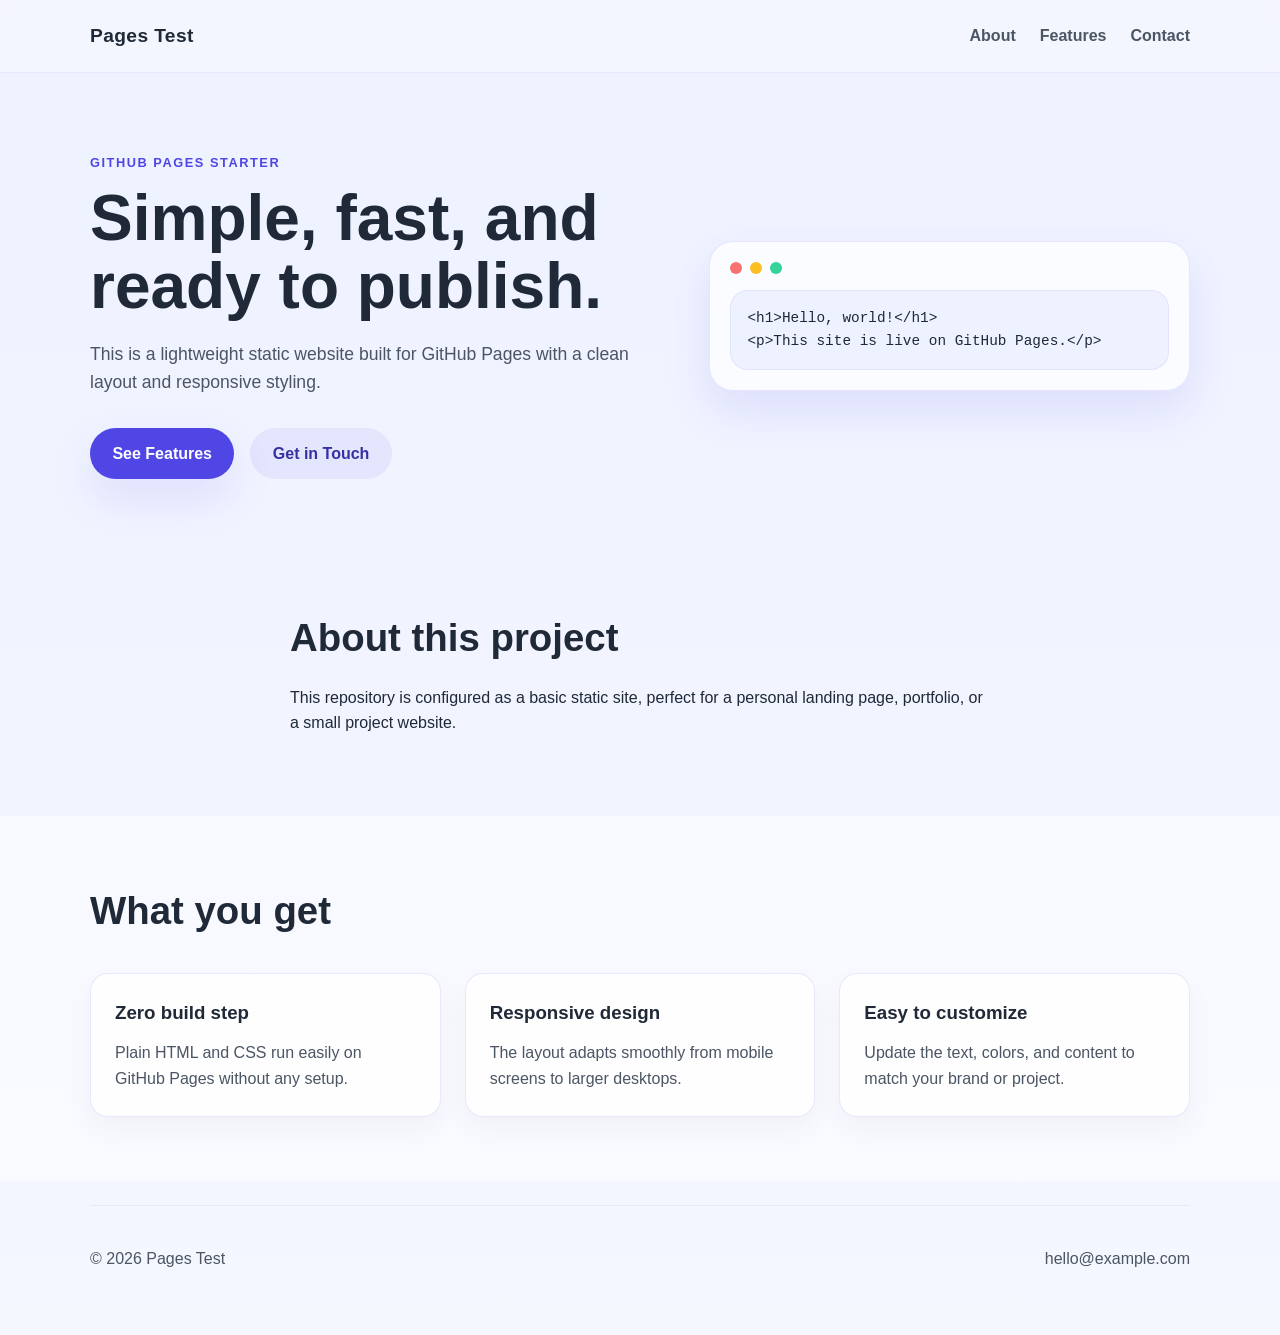
==== docs/index.html @ 52ea8ad3 "Pages test" ====
<!DOCTYPE html>
<html lang="en">
  <head>
    <meta charset="UTF-8" />
    <meta name="viewport" content="width=device-width, initial-scale=1.0" />
    <title>Pages Test</title>
    <meta
      name="description"
      content="A simple GitHub Pages site for a project landing page."
    />
    <link rel="stylesheet" href="styles.css" />
  </head>
  <body>
    <header class="site-header">
      <div class="container nav">
        <div class="brand">Pages Test</div>
        <nav class="nav-links" aria-label="Main navigation">
          <a href="#about">About</a>
          <a href="#features">Features</a>
          <a href="#contact">Contact</a>
        </nav>
      </div>
    </header>

    <main>
      <section class="hero">
        <div class="container hero-grid">
          <div>
            <p class="eyebrow">GitHub Pages starter</p>
            <h1>Simple, fast, and ready to publish.</h1>
            <p class="lead">
              This is a lightweight static website built for GitHub Pages with a
              clean layout and responsive styling.
            </p>
            <div class="cta-row">
              <a class="button primary" href="#features">See Features</a>
              <a class="button secondary" href="#contact">Get in Touch</a>
            </div>
          </div>
          <div class="hero-card">
            <div class="mock-window">
              <span></span>
              <span></span>
              <span></span>
            </div>
            <div class="code-block">
              <pre><code>&lt;h1&gt;Hello, world!&lt;/h1&gt;
&lt;p&gt;This site is live on GitHub Pages.&lt;/p&gt;</code></pre>
            </div>
          </div>
        </div>
      </section>

      <section id="about" class="section">
        <div class="container narrow">
          <h2>About this project</h2>
          <p>
            This repository is configured as a basic static site, perfect for a
            personal landing page, portfolio, or a small project website.
          </p>
        </div>
      </section>

      <section id="features" class="section muted">
        <div class="container">
          <h2>What you get</h2>
          <div class="card-grid">
            <article class="card">
              <h3>Zero build step</h3>
              <p>Plain HTML and CSS run easily on GitHub Pages without any setup.</p>
            </article>
            <article class="card">
              <h3>Responsive design</h3>
              <p>The layout adapts smoothly from mobile screens to larger desktops.</p>
            </article>
            <article class="card">
              <h3>Easy to customize</h3>
              <p>Update the text, colors, and content to match your brand or project.</p>
            </article>
          </div>
        </div>
      </section>
    </main>

    <footer id="contact" class="site-footer">
      <div class="container footer-row">
        <p>© 2026 Pages Test</p>
        <a href="mailto:hello@example.com">hello@example.com</a>
      </div>
    </footer>
  </body>
</html>
---- docs/styles.css ----
:root {
  --bg: #f5f7ff;
  --panel: #ffffff;
  --panel-alt: #eef2ff;
  --text: #1f2937;
  --muted: #4b5563;
  --primary: #4f46e5;
  --primary-dark: #3730a3;
  --border: rgba(79, 70, 229, 0.12);
  --shadow: 0 20px 45px rgba(79, 70, 229, 0.12);
}

* {
  box-sizing: border-box;
}

html {
  scroll-behavior: smooth;
}

body {
  margin: 0;
  font-family: -apple-system, BlinkMacSystemFont, "Segoe UI", sans-serif;
  background: linear-gradient(180deg, #eef2ff 0%, var(--bg) 100%);
  color: var(--text);
  line-height: 1.6;
}

img {
  max-width: 100%;
  display: block;
}

a {
  color: inherit;
  text-decoration: none;
}

.container {
  width: min(1100px, calc(100% - 2rem));
  margin: 0 auto;
}

.site-header {
  position: sticky;
  top: 0;
  z-index: 10;
  backdrop-filter: blur(12px);
  background: rgba(245, 247, 255, 0.8);
  border-bottom: 1px solid rgba(79, 70, 229, 0.08);
}

.nav {
  display: flex;
  align-items: center;
  justify-content: space-between;
  min-height: 72px;
}

.brand {
  font-size: 1.2rem;
  font-weight: 700;
  letter-spacing: 0.02em;
}

.nav-links {
  display: flex;
  gap: 1.5rem;
  color: var(--muted);
  font-weight: 600;
}

.hero {
  padding: 5rem 0 4rem;
}

.hero-grid {
  display: grid;
  grid-template-columns: 1.1fr 0.9fr;
  align-items: center;
  gap: 2rem;
}

.eyebrow {
  margin: 0 0 0.75rem;
  color: var(--primary);
  font-size: 0.8rem;
  font-weight: 700;
  text-transform: uppercase;
  letter-spacing: 0.12em;
}

h1 {
  margin: 0;
  font-size: clamp(2.5rem, 5vw, 4rem);
  line-height: 1.05;
}

.lead {
  margin: 1.25rem 0 0;
  max-width: 38rem;
  font-size: 1.1rem;
  color: var(--muted);
}

.cta-row {
  display: flex;
  flex-wrap: wrap;
  gap: 1rem;
  margin-top: 2rem;
}

.button {
  display: inline-flex;
  align-items: center;
  justify-content: center;
  min-height: 48px;
  padding: 0.8rem 1.4rem;
  border-radius: 999px;
  font-weight: 700;
  transition: transform 0.2s ease, box-shadow 0.2s ease;
}

.button:hover {
  transform: translateY(-1px);
}

.button.primary {
  background: var(--primary);
  color: white;
  box-shadow: var(--shadow);
}

.button.secondary {
  background: rgba(79, 70, 229, 0.08);
  color: var(--primary-dark);
}

.hero-card {
  background: rgba(255, 255, 255, 0.72);
  border: 1px solid var(--border);
  border-radius: 24px;
  padding: 1.25rem;
  box-shadow: var(--shadow);
}

.mock-window {
  display: flex;
  gap: 0.5rem;
  padding-bottom: 1rem;
}

.mock-window span {
  width: 12px;
  height: 12px;
  border-radius: 50%;
  background: #d1d5db;
}

.mock-window span:first-child {
  background: #f87171;
}

.mock-window span:nth-child(2) {
  background: #fbbf24;
}

.mock-window span:last-child {
  background: #34d399;
}

.code-block {
  background: var(--panel-alt);
  border-radius: 18px;
  border: 1px solid rgba(79, 70, 229, 0.08);
  padding: 1rem;
  overflow-x: auto;
}

.code-block pre {
  margin: 0;
  font-size: 0.9rem;
  color: var(--text);
}

.section {
  padding: 4rem 0;
}

.section.muted {
  background: rgba(255, 255, 255, 0.4);
}

.narrow {
  max-width: 700px;
}

h2 {
  margin-top: 0;
  margin-bottom: 1rem;
  font-size: clamp(2rem, 3vw, 2.6rem);
}

.card-grid {
  display: grid;
  grid-template-columns: repeat(3, minmax(0, 1fr));
  gap: 1.5rem;
  margin-top: 2rem;
}

.card {
  background: rgba(255, 255, 255, 0.8);
  border: 1px solid var(--border);
  border-radius: 18px;
  padding: 1.5rem;
  box-shadow: 0 12px 30px rgba(17, 24, 39, 0.04);
}

.card h3 {
  margin-top: 0;
  margin-bottom: 0.75rem;
}

.card p {
  margin: 0;
  color: var(--muted);
}

.site-footer {
  padding: 1.5rem 0 3rem;
}

.footer-row {
  display: flex;
  justify-content: space-between;
  gap: 1rem;
  align-items: center;
  border-top: 1px solid rgba(79, 70, 229, 0.08);
  padding-top: 1.5rem;
  color: var(--muted);
}

@media (max-width: 760px) {
  .hero-grid,
  .card-grid {
    grid-template-columns: 1fr;
  }

  .nav {
    flex-direction: column;
    justify-content: center;
    padding: 1rem 0;
    gap: 0.75rem;
  }

  .nav-links {
    gap: 1rem;
    font-size: 0.95rem;
  }

  .footer-row {
    flex-direction: column;
    text-align: center;
  }
}
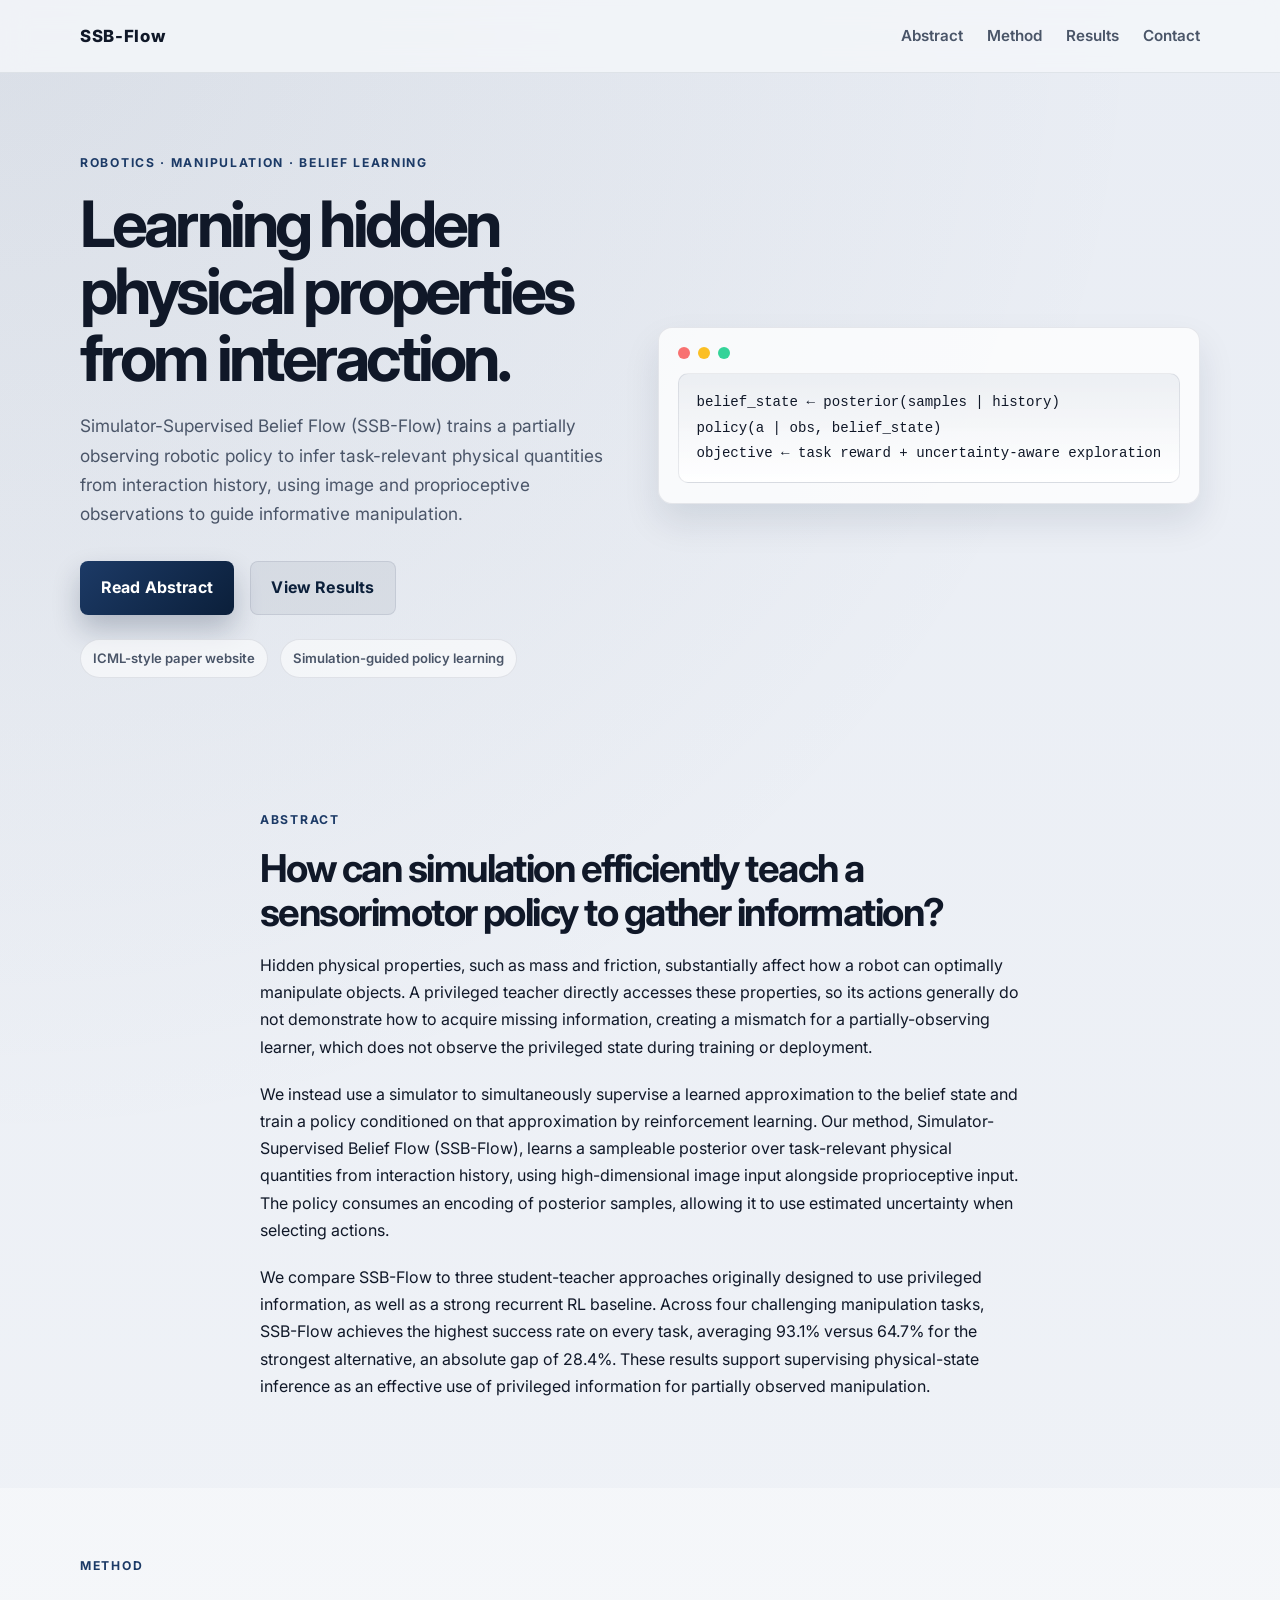
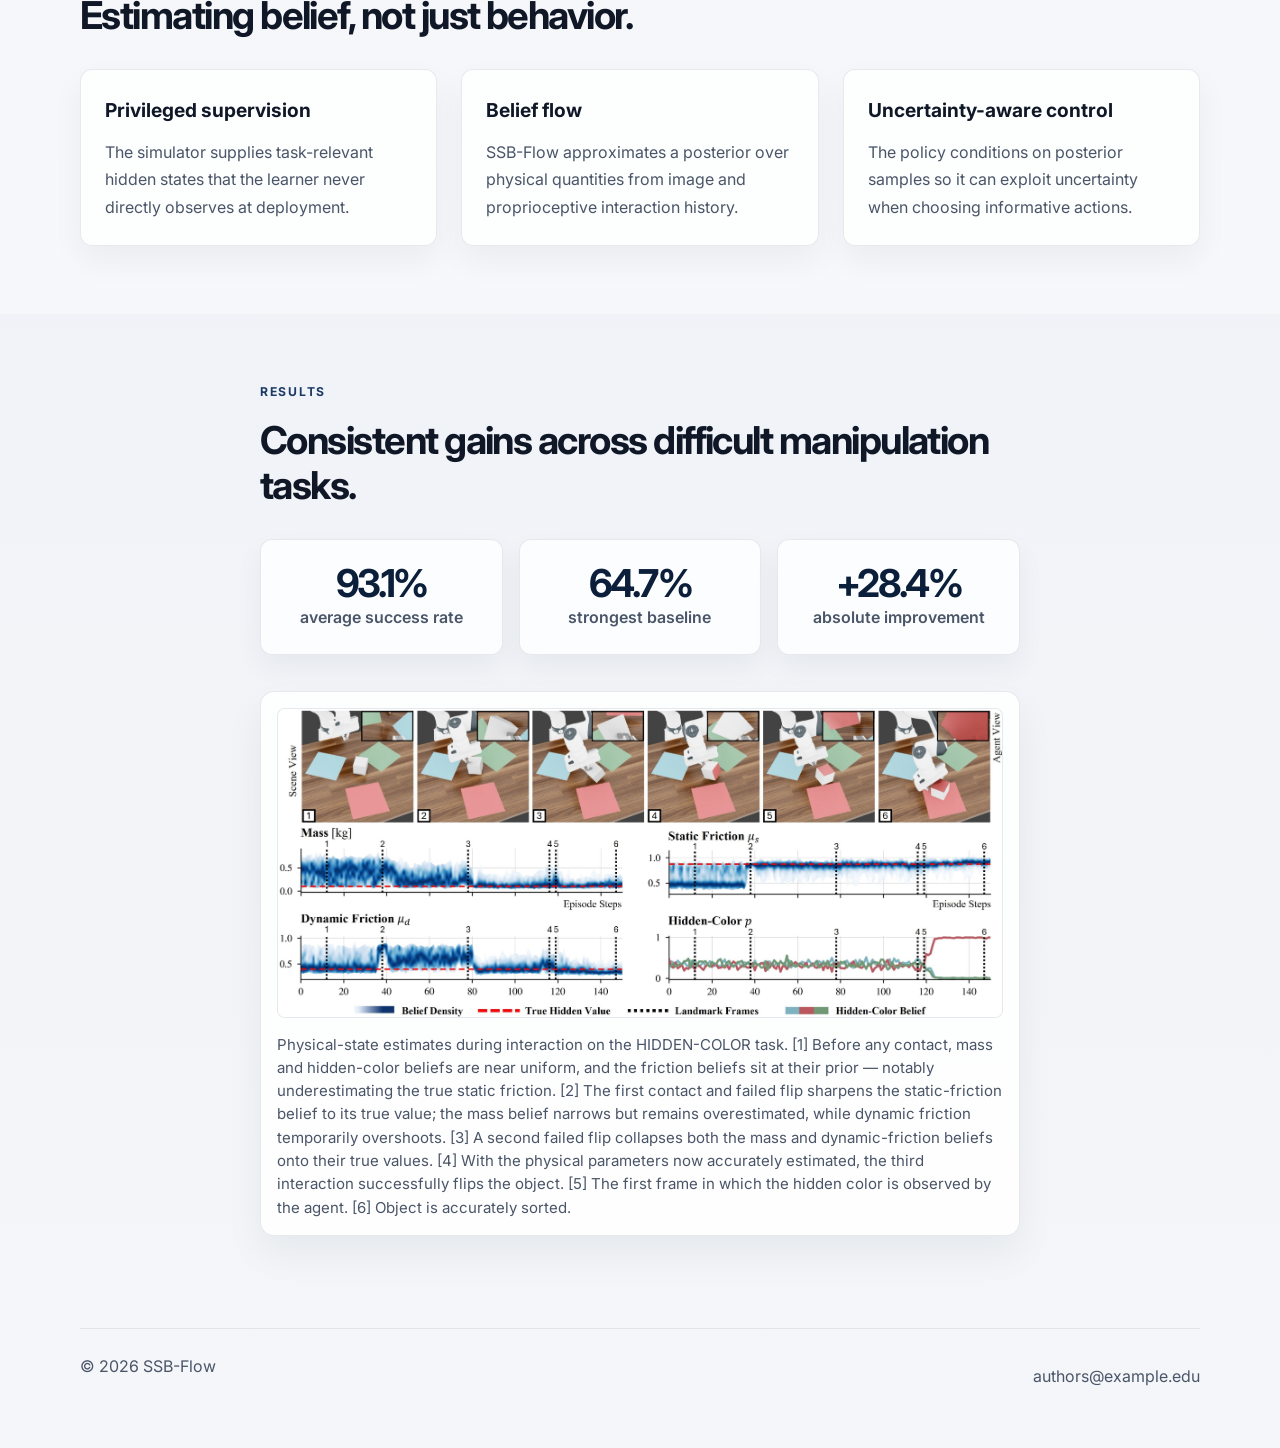
==== commit c6f8e8b3: "test" ====
--- a/docs/index.html
+++ b/docs/index.html
@@ -1,92 +1,162 @@
 <!DOCTYPE html>
 <html lang="en">
-  <head>
-    <meta charset="UTF-8" />
-    <meta name="viewport" content="width=device-width, initial-scale=1.0" />
-    <title>Pages Test</title>
-    <meta
-      name="description"
-      content="A simple GitHub Pages site for a project landing page."
-    />
-    <link rel="stylesheet" href="styles.css" />
-  </head>
-  <body>
-    <header class="site-header">
-      <div class="container nav">
-        <div class="brand">Pages Test</div>
-        <nav class="nav-links" aria-label="Main navigation">
-          <a href="#about">About</a>
-          <a href="#features">Features</a>
-          <a href="#contact">Contact</a>
-        </nav>
-      </div>
-    </header>
 
-    <main>
-      <section class="hero">
-        <div class="container hero-grid">
-          <div>
-            <p class="eyebrow">GitHub Pages starter</p>
-            <h1>Simple, fast, and ready to publish.</h1>
-            <p class="lead">
-              This is a lightweight static website built for GitHub Pages with a
-              clean layout and responsive styling.
-            </p>
-            <div class="cta-row">
-              <a class="button primary" href="#features">See Features</a>
-              <a class="button secondary" href="#contact">Get in Touch</a>
-            </div>
+<head>
+  <meta charset="UTF-8" />
+  <meta name="viewport" content="width=device-width, initial-scale=1.0" />
+  <title>SSB-Flow | Simulator-Supervised Belief Flow</title>
+  <meta name="description"
+    content="Paper website for SSB-Flow, a simulator-supervised belief flow method for partially observed manipulation." />
+  <link rel="preconnect" href="https://fonts.googleapis.com" />
+  <link rel="preconnect" href="https://fonts.gstatic.com" crossorigin />
+  <link href="https://fonts.googleapis.com/css2?family=Inter:wght@400;500;600;700;800&display=swap" rel="stylesheet" />
+  <link rel="stylesheet" href="styles.css" />
+</head>
+
+<body>
+  <header class="site-header">
+    <div class="container nav">
+      <div class="brand">SSB-Flow</div>
+      <nav class="nav-links" aria-label="Main navigation">
+        <a href="#abstract">Abstract</a>
+        <a href="#method">Method</a>
+        <a href="#results">Results</a>
+        <a href="#contact">Contact</a>
+      </nav>
+    </div>
+  </header>
+
+  <main>
+    <section class="hero">
+      <div class="container hero-grid">
+        <div>
+          <p class="eyebrow">Robotics · Manipulation · Belief Learning</p>
+          <h1>Learning hidden physical properties from interaction.</h1>
+          <p class="lead">
+            Simulator-Supervised Belief Flow (SSB-Flow) trains a partially observing robotic policy to infer
+            task-relevant physical quantities from interaction history, using image and proprioceptive observations to
+            guide informative manipulation.
+          </p>
+          <div class="cta-row">
+            <a class="button primary" href="#abstract">Read Abstract</a>
+            <a class="button secondary" href="#results">View Results</a>
           </div>
-          <div class="hero-card">
-            <div class="mock-window">
-              <span></span>
-              <span></span>
-              <span></span>
-            </div>
-            <div class="code-block">
-              <pre><code>&lt;h1&gt;Hello, world!&lt;/h1&gt;
-&lt;p&gt;This site is live on GitHub Pages.&lt;/p&gt;</code></pre>
-            </div>
+          <div class="meta-row">
+            <span>ICML-style paper website</span>
+            <span>Simulation-guided policy learning</span>
           </div>
         </div>
-      </section>
 
-      <section id="about" class="section">
-        <div class="container narrow">
-          <h2>About this project</h2>
-          <p>
-            This repository is configured as a basic static site, perfect for a
-            personal landing page, portfolio, or a small project website.
-          </p>
-        </div>
-      </section>
-
-      <section id="features" class="section muted">
-        <div class="container">
-          <h2>What you get</h2>
-          <div class="card-grid">
-            <article class="card">
-              <h3>Zero build step</h3>
-              <p>Plain HTML and CSS run easily on GitHub Pages without any setup.</p>
-            </article>
-            <article class="card">
-              <h3>Responsive design</h3>
-              <p>The layout adapts smoothly from mobile screens to larger desktops.</p>
-            </article>
-            <article class="card">
-              <h3>Easy to customize</h3>
-              <p>Update the text, colors, and content to match your brand or project.</p>
-            </article>
+        <div class="hero-card">
+          <div class="mock-window">
+            <span></span>
+            <span></span>
+            <span></span>
+          </div>
+          <div class="code-block">
+            <pre><code>belief_state ← posterior(samples | history)
+policy(a | obs, belief_state)
+objective ← task reward + uncertainty-aware exploration</code></pre>
           </div>
         </div>
-      </section>
-    </main>
+      </div>
+    </section>
 
-    <footer id="contact" class="site-footer">
-      <div class="container footer-row">
-        <p>© 2026 Pages Test</p>
-        <a href="mailto:hello@example.com">hello@example.com</a>
+    <section id="abstract" class="section">
+      <div class="container narrow">
+        <div class="section-label">Abstract</div>
+        <h2>How can simulation efficiently teach a sensorimotor policy to gather information?</h2>
+        <p>
+          Hidden physical properties, such as mass and friction, substantially affect how a robot can optimally
+          manipulate objects. A privileged teacher directly accesses these properties, so its actions generally do not
+          demonstrate how to acquire missing information, creating a mismatch for a partially-observing learner, which
+          does not observe the privileged state during training or deployment.
+        </p>
+        <p>
+          We instead use a simulator to simultaneously supervise a learned approximation to the belief state and train a
+          policy conditioned on that approximation by reinforcement learning. Our method, Simulator-Supervised Belief
+          Flow (SSB-Flow), learns a sampleable posterior over task-relevant physical quantities from interaction
+          history, using high-dimensional image input alongside proprioceptive input. The policy consumes an encoding of
+          posterior samples, allowing it to use estimated uncertainty when selecting actions.
+        </p>
+        <p>
+          We compare SSB-Flow to three student-teacher approaches originally designed to use privileged information, as
+          well as a strong recurrent RL baseline. Across four challenging manipulation tasks, SSB-Flow achieves the
+          highest success rate on every task, averaging 93.1% versus 64.7% for the strongest alternative, an absolute
+          gap of 28.4%. These results support supervising physical-state inference as an effective use of privileged
+          information for partially observed manipulation.
+        </p>
       </div>
-    </footer>
-  </body>
-</html>
+    </section>
+
+    <section id="method" class="section muted">
+      <div class="container">
+        <div class="section-label">Method</div>
+        <h2>Estimating belief, not just behavior.</h2>
+        <div class="card-grid">
+          <article class="card">
+            <h3>Privileged supervision</h3>
+            <p>The simulator supplies task-relevant hidden states that the learner never directly observes at
+              deployment.</p>
+          </article>
+          <article class="card">
+            <h3>Belief flow</h3>
+            <p>SSB-Flow approximates a posterior over physical quantities from image and proprioceptive interaction
+              history.</p>
+          </article>
+          <article class="card">
+            <h3>Uncertainty-aware control</h3>
+            <p>The policy conditions on posterior samples so it can exploit uncertainty when choosing informative
+              actions.</p>
+          </article>
+        </div>
+      </div>
+    </section>
+
+    <section id="results" class="section">
+      <div class="container narrow">
+        <div class="section-label">Results</div>
+        <h2>Consistent gains across difficult manipulation tasks.</h2>
+        <div class="stats">
+          <div class="stat-box">
+            <strong>93.1%</strong>
+            <span>average success rate</span>
+          </div>
+          <div class="stat-box">
+            <strong>64.7%</strong>
+            <span>strongest baseline</span>
+          </div>
+          <div class="stat-box">
+            <strong>+28.4%</strong>
+            <span>absolute improvement</span>
+          </div>
+        </div>
+
+        <figure class="figure-panel">
+          <img src="belief_visual_formatted.jpg" alt="Belief estimates over interaction on the HIDDEN-COLOR task." />
+          <figcaption>
+            Physical-state estimates during interaction on the HIDDEN-COLOR task. [1] Before any contact, mass and
+            hidden-color beliefs are near uniform,
+            and the friction beliefs sit at their prior — notably underestimating the true static friction. [2] The
+            first contact and failed flip sharpens the static-friction belief
+            to its true value; the mass belief narrows but remains overestimated, while dynamic friction temporarily
+            overshoots. [3] A second failed flip collapses both
+            the mass and dynamic-friction beliefs onto their true values. [4] With the physical parameters now
+            accurately estimated, the third interaction successfully
+            flips the object. [5] The first frame in which the hidden color is observed by the agent. [6] Object is
+            accurately sorted.
+          </figcaption>
+        </figure>
+      </div>
+    </section>
+  </main>
+
+  <footer id="contact" class="site-footer">
+    <div class="container footer-row">
+      <p>© 2026 SSB-Flow</p>
+      <a href="mailto:authors@example.edu">authors@example.edu</a>
+    </div>
+  </footer>
+</body>
+
+</html>
--- a/docs/styles.css
+++ b/docs/styles.css
@@ -1,13 +1,15 @@
 :root {
-  --bg: #f5f7ff;
-  --panel: #ffffff;
-  --panel-alt: #eef2ff;
-  --text: #1f2937;
-  --muted: #4b5563;
-  --primary: #4f46e5;
-  --primary-dark: #3730a3;
-  --border: rgba(79, 70, 229, 0.12);
-  --shadow: 0 20px 45px rgba(79, 70, 229, 0.12);
+  --bg: #f4f6f9;
+  --bg-strong: #e9edf4;
+  --panel: rgba(255, 255, 255, 0.85);
+  --panel-strong: #ffffff;
+  --text: #101828;
+  --muted: #4a5568;
+  --primary: #1c3a66;
+  --primary-strong: #0b1f3a;
+  --accent: #2f6fb0;
+  --border: rgba(11, 31, 58, 0.09);
+  --shadow: 0 18px 36px rgba(11, 31, 58, 0.10);
 }
 
 * {
@@ -20,15 +22,12 @@
 
 body {
   margin: 0;
-  font-family: -apple-system, BlinkMacSystemFont, "Segoe UI", sans-serif;
-  background: linear-gradient(180deg, #eef2ff 0%, var(--bg) 100%);
+  font-family: "Inter", -apple-system, BlinkMacSystemFont, "Segoe UI", sans-serif;
+  background:
+    radial-gradient(circle at top left, rgba(11, 31, 58, 0.07), transparent 35%),
+    linear-gradient(180deg, var(--bg-strong) 0%, var(--bg) 100%);
   color: var(--text);
-  line-height: 1.6;
-}
-
-img {
-  max-width: 100%;
-  display: block;
+  line-height: 1.7;
 }
 
 a {
@@ -36,8 +35,12 @@
   text-decoration: none;
 }
 
+p {
+  margin: 0 0 1.25rem;
+}
+
 .container {
-  width: min(1100px, calc(100% - 2rem));
+  width: min(1120px, calc(100% - 2rem));
   margin: 0 auto;
 }
 
@@ -45,9 +48,9 @@
   position: sticky;
   top: 0;
   z-index: 10;
-  backdrop-filter: blur(12px);
-  background: rgba(245, 247, 255, 0.8);
-  border-bottom: 1px solid rgba(79, 70, 229, 0.08);
+  backdrop-filter: blur(14px);
+  background: rgba(244, 246, 249, 0.85);
+  border-bottom: 1px solid rgba(11, 31, 58, 0.08);
 }
 
 .nav {
@@ -58,15 +61,17 @@
 }
 
 .brand {
-  font-size: 1.2rem;
-  font-weight: 700;
-  letter-spacing: 0.02em;
+  font-weight: 800;
+  letter-spacing: 0.04em;
+  font-size: 1.05rem;
 }
 
 .nav-links {
   display: flex;
+  align-items: center;
   gap: 1.5rem;
   color: var(--muted);
+  font-size: 0.95rem;
   font-weight: 600;
 }
 
@@ -76,30 +81,32 @@
 
 .hero-grid {
   display: grid;
-  grid-template-columns: 1.1fr 0.9fr;
-  align-items: center;
-  gap: 2rem;
-}
-
-.eyebrow {
-  margin: 0 0 0.75rem;
+  grid-template-columns: 1.12fr 0.88fr;
+  align-items: center;
+  gap: 2.5rem;
+}
+
+.eyebrow,
+.section-label {
+  margin: 0 0 1rem;
+  font-size: 0.76rem;
+  font-weight: 700;
+  letter-spacing: 0.14em;
+  text-transform: uppercase;
   color: var(--primary);
-  font-size: 0.8rem;
-  font-weight: 700;
-  text-transform: uppercase;
-  letter-spacing: 0.12em;
 }
 
 h1 {
   margin: 0;
-  font-size: clamp(2.5rem, 5vw, 4rem);
+  font-size: clamp(2.7rem, 5vw, 4.5rem);
   line-height: 1.05;
+  letter-spacing: -0.06em;
 }
 
 .lead {
-  margin: 1.25rem 0 0;
-  max-width: 38rem;
-  font-size: 1.1rem;
+  margin-top: 1.25rem;
+  max-width: 46rem;
+  font-size: 1.08rem;
   color: var(--muted);
 }
 
@@ -114,10 +121,11 @@
   display: inline-flex;
   align-items: center;
   justify-content: center;
-  min-height: 48px;
-  padding: 0.8rem 1.4rem;
-  border-radius: 999px;
+  min-height: 46px;
+  padding: 0.78rem 1.3rem;
+  border-radius: 8px;
   font-weight: 700;
+  letter-spacing: 0.01em;
   transition: transform 0.2s ease, box-shadow 0.2s ease;
 }
 
@@ -126,28 +134,46 @@
 }
 
 .button.primary {
-  background: var(--primary);
+  background: linear-gradient(135deg, var(--primary), var(--primary-strong));
   color: white;
+  box-shadow: 0 14px 28px rgba(11, 31, 58, 0.24);
+}
+
+.button.secondary {
+  background: rgba(11, 31, 58, 0.06);
+  color: var(--primary-strong);
+  border: 1px solid var(--border);
+}
+
+.meta-row {
+  display: flex;
+  flex-wrap: wrap;
+  gap: 0.75rem;
+  margin-top: 1.5rem;
+  color: var(--muted);
+  font-size: 0.82rem;
+  font-weight: 600;
+}
+
+.meta-row span {
+  background: rgba(255, 255, 255, 0.55);
+  border: 1px solid var(--border);
+  border-radius: 999px;
+  padding: 0.45rem 0.75rem;
+}
+
+.hero-card {
+  background: rgba(255, 255, 255, 0.75);
+  border: 1px solid var(--border);
+  border-radius: 14px;
+  padding: 1.2rem;
   box-shadow: var(--shadow);
 }
 
-.button.secondary {
-  background: rgba(79, 70, 229, 0.08);
-  color: var(--primary-dark);
-}
-
-.hero-card {
-  background: rgba(255, 255, 255, 0.72);
-  border: 1px solid var(--border);
-  border-radius: 24px;
-  padding: 1.25rem;
-  box-shadow: var(--shadow);
-}
-
 .mock-window {
   display: flex;
   gap: 0.5rem;
-  padding-bottom: 1rem;
+  padding-bottom: 0.9rem;
 }
 
 .mock-window span {
@@ -170,35 +196,37 @@
 }
 
 .code-block {
-  background: var(--panel-alt);
-  border-radius: 18px;
-  border: 1px solid rgba(79, 70, 229, 0.08);
-  padding: 1rem;
+  background: linear-gradient(180deg, rgba(28, 58, 102, 0.06), rgba(255, 255, 255, 0.9));
+  border-radius: 10px;
+  border: 1px solid rgba(11, 31, 58, 0.09);
+  padding: 1rem 1.1rem;
   overflow-x: auto;
 }
 
 .code-block pre {
   margin: 0;
-  font-size: 0.9rem;
+  font-size: 0.88rem;
   color: var(--text);
+  line-height: 1.8;
 }
 
 .section {
-  padding: 4rem 0;
+  padding: 4.25rem 0;
 }
 
 .section.muted {
-  background: rgba(255, 255, 255, 0.4);
+  background: rgba(255, 255, 255, 0.35);
 }
 
 .narrow {
-  max-width: 700px;
+  max-width: 760px;
 }
 
 h2 {
-  margin-top: 0;
-  margin-bottom: 1rem;
-  font-size: clamp(2rem, 3vw, 2.6rem);
+  margin: 0 0 1.1rem;
+  font-size: clamp(2rem, 3vw, 2.7rem);
+  line-height: 1.15;
+  letter-spacing: -0.04em;
 }
 
 .card-grid {
@@ -211,14 +239,14 @@
 .card {
   background: rgba(255, 255, 255, 0.8);
   border: 1px solid var(--border);
-  border-radius: 18px;
+  border-radius: 12px;
   padding: 1.5rem;
-  box-shadow: 0 12px 30px rgba(17, 24, 39, 0.04);
+  box-shadow: 0 14px 32px rgba(11, 31, 58, 0.05);
 }
 
 .card h3 {
-  margin-top: 0;
-  margin-bottom: 0.75rem;
+  margin: 0 0 0.8rem;
+  font-size: 1.2rem;
 }
 
 .card p {
@@ -226,6 +254,59 @@
   color: var(--muted);
 }
 
+.stats {
+  display: grid;
+  grid-template-columns: repeat(3, minmax(0, 1fr));
+  gap: 1rem;
+  margin-top: 2rem;
+}
+
+.stat-box {
+  background: rgba(255, 255, 255, 0.8);
+  border: 1px solid var(--border);
+  border-radius: 12px;
+  padding: 1.4rem 1rem;
+  text-align: center;
+  box-shadow: 0 12px 28px rgba(11, 31, 58, 0.05);
+}
+
+.stat-box strong {
+  display: block;
+  font-size: clamp(1.9rem, 3vw, 2.8rem);
+  line-height: 1.1;
+  letter-spacing: -0.06em;
+  color: var(--primary-strong);
+}
+
+.stat-box span {
+  color: var(--muted);
+  font-weight: 600;
+}
+
+.figure-panel {
+  margin: 2.25rem 0 0;
+  background: rgba(255, 255, 255, 0.85);
+  border: 1px solid var(--border);
+  border-radius: 14px;
+  padding: 1rem;
+  box-shadow: 0 18px 38px rgba(11, 31, 58, 0.06);
+}
+
+.figure-panel img {
+  display: block;
+  width: 100%;
+  border-radius: 8px;
+  border: 1px solid rgba(11, 31, 58, 0.08);
+  background: #f8fafc;
+}
+
+.figure-panel figcaption {
+  margin-top: 0.9rem;
+  color: var(--muted);
+  font-size: 0.94rem;
+  line-height: 1.55;
+}
+
 .site-footer {
   padding: 1.5rem 0 3rem;
 }
@@ -235,14 +316,16 @@
   justify-content: space-between;
   gap: 1rem;
   align-items: center;
-  border-top: 1px solid rgba(79, 70, 229, 0.08);
+  border-top: 1px solid rgba(11, 31, 58, 0.08);
   padding-top: 1.5rem;
   color: var(--muted);
 }
 
 @media (max-width: 760px) {
+
   .hero-grid,
-  .card-grid {
+  .card-grid,
+  .stats {
     grid-template-columns: 1fr;
   }
 
@@ -255,11 +338,11 @@
 
   .nav-links {
     gap: 1rem;
-    font-size: 0.95rem;
+    font-size: 0.9rem;
   }
 
   .footer-row {
     flex-direction: column;
     text-align: center;
   }
-}
+}
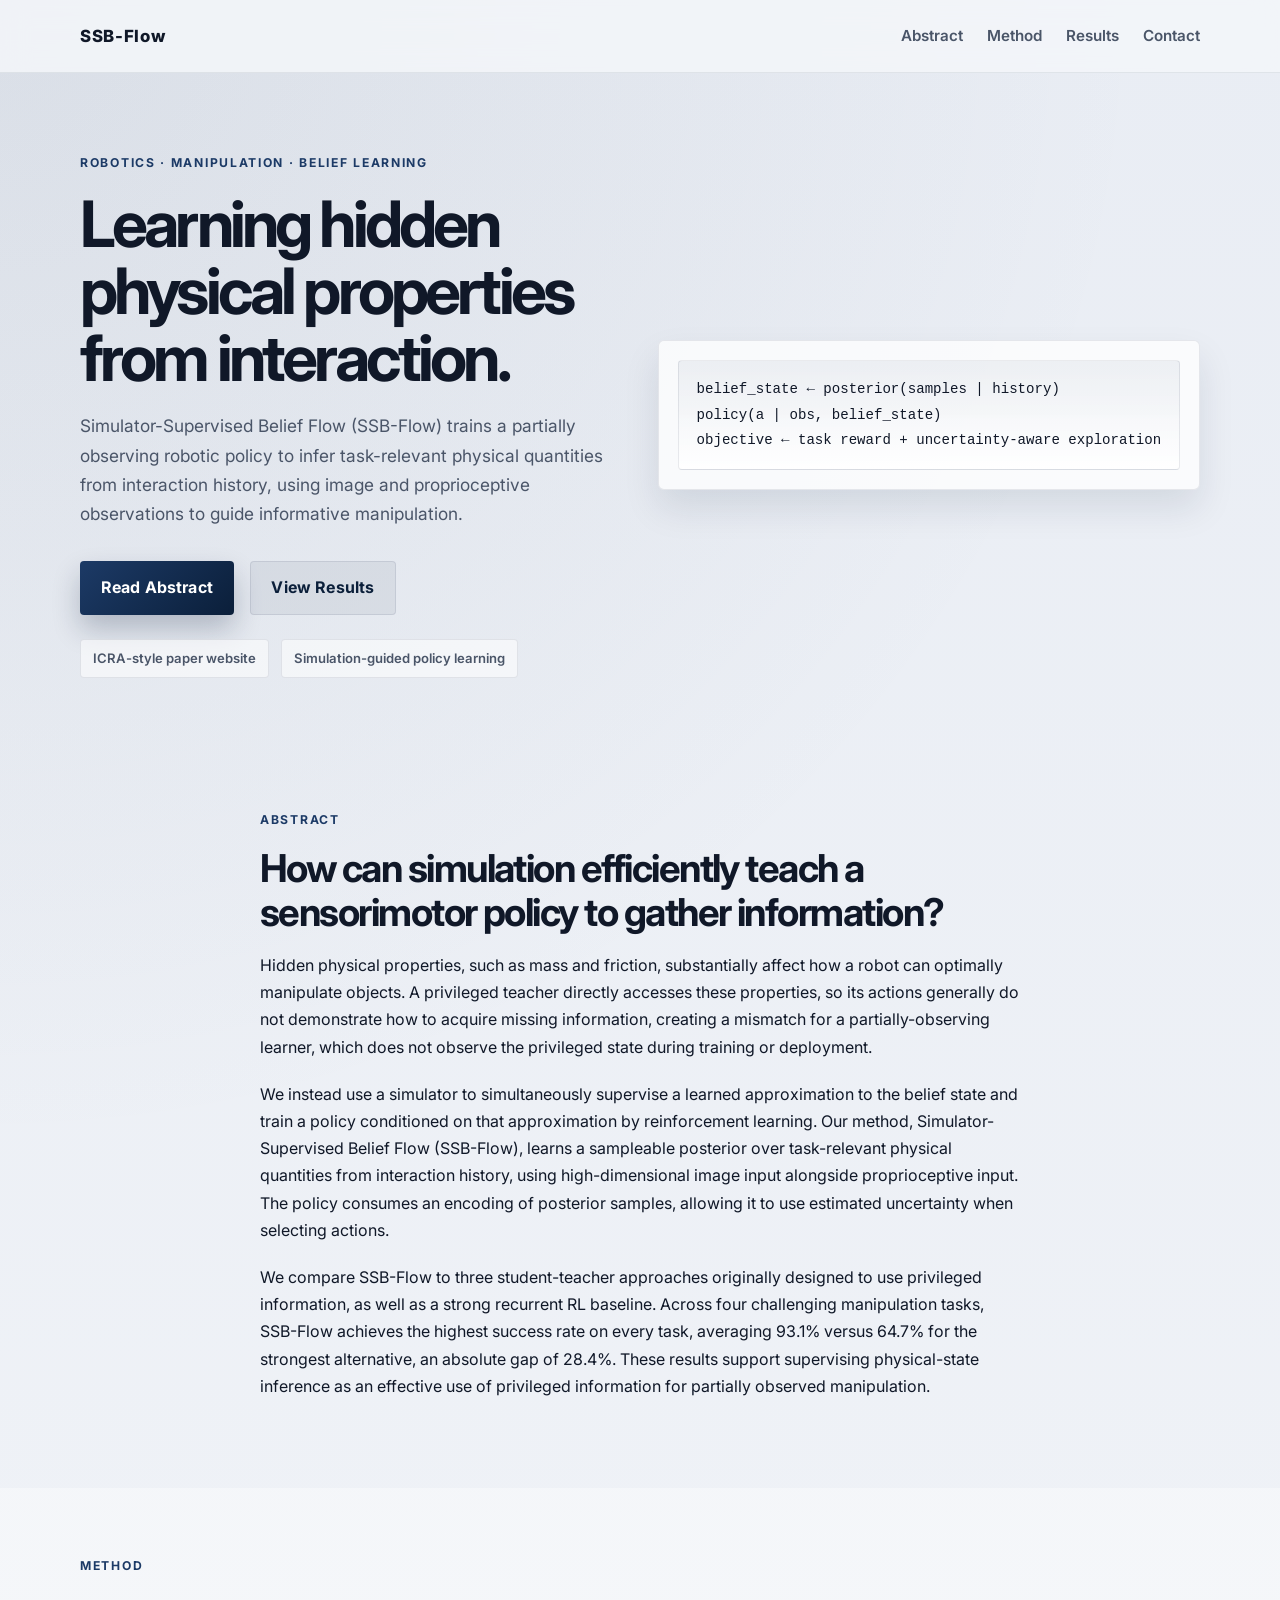
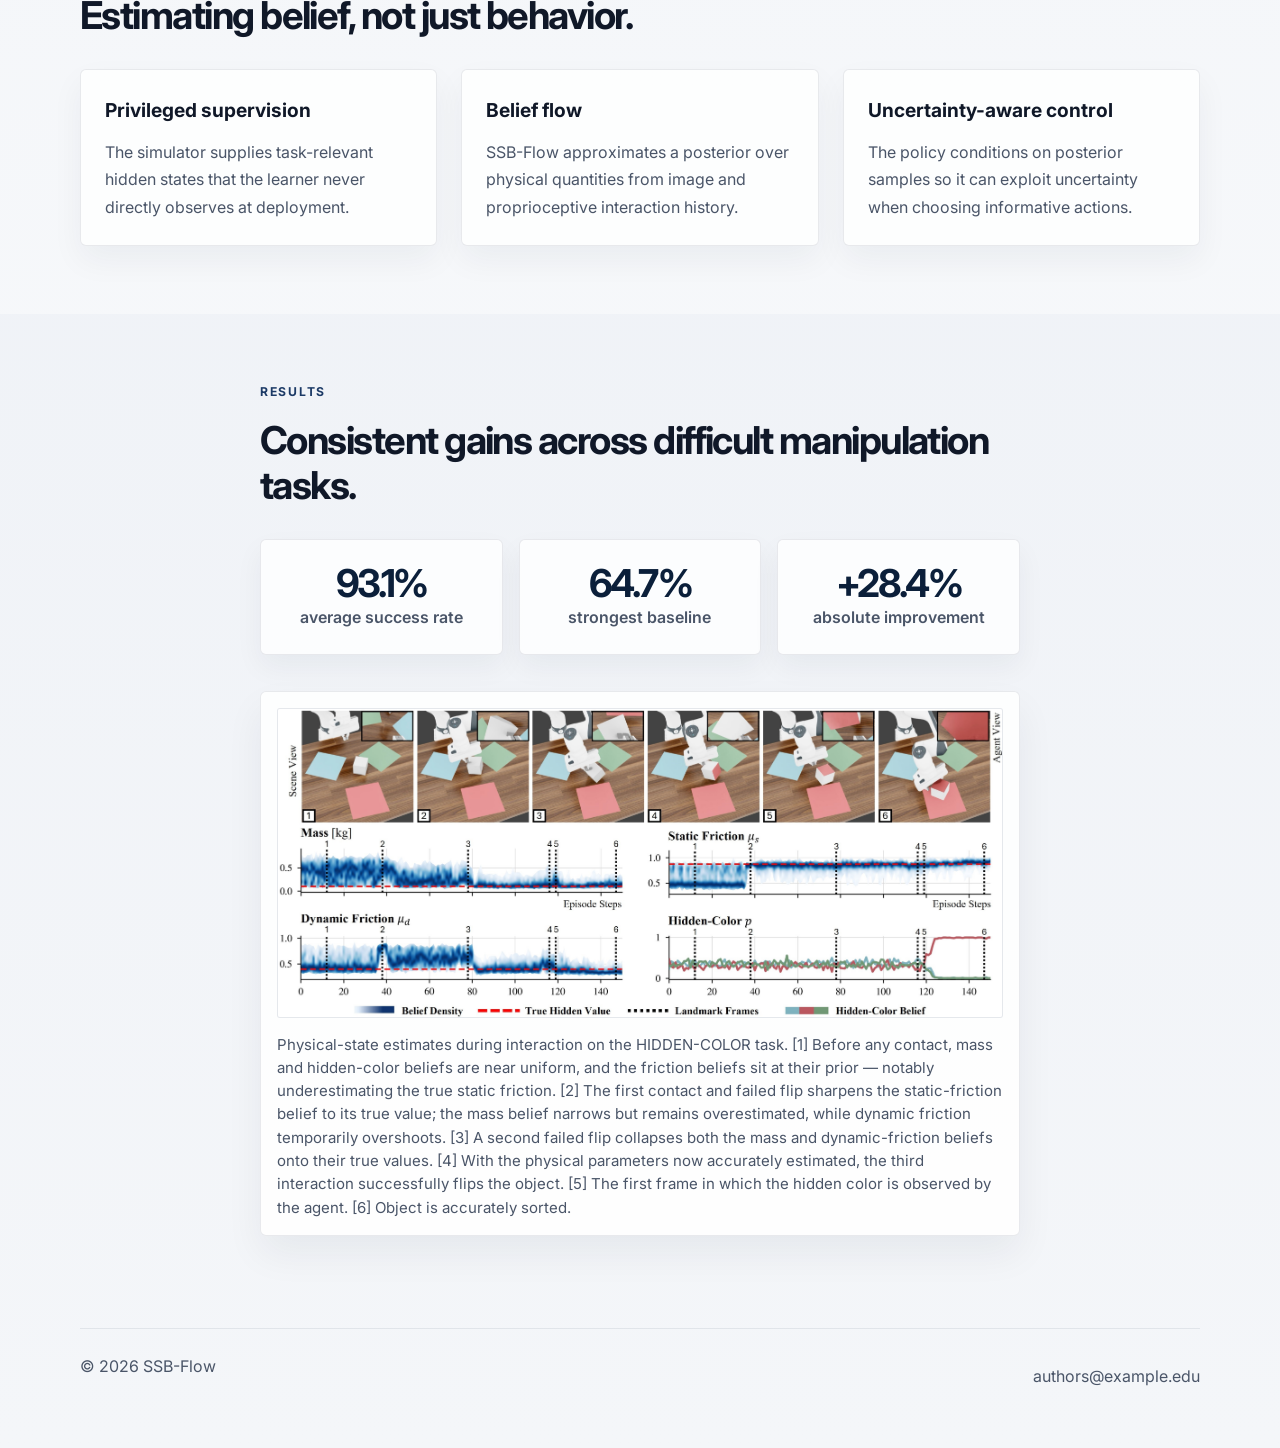
==== commit 51ee0e1a: "A bit more professional" ====
--- a/docs/index.html
+++ b/docs/index.html
@@ -42,17 +42,12 @@
             <a class="button secondary" href="#results">View Results</a>
           </div>
           <div class="meta-row">
-            <span>ICML-style paper website</span>
+            <span>ICRA-style paper website</span>
             <span>Simulation-guided policy learning</span>
           </div>
         </div>
 
         <div class="hero-card">
-          <div class="mock-window">
-            <span></span>
-            <span></span>
-            <span></span>
-          </div>
           <div class="code-block">
             <pre><code>belief_state ← posterior(samples | history)
 policy(a | obs, belief_state)
--- a/docs/styles.css
+++ b/docs/styles.css
@@ -123,7 +123,7 @@
   justify-content: center;
   min-height: 46px;
   padding: 0.78rem 1.3rem;
-  border-radius: 8px;
+  border-radius: 4px;
   font-weight: 700;
   letter-spacing: 0.01em;
   transition: transform 0.2s ease, box-shadow 0.2s ease;
@@ -158,46 +158,21 @@
 .meta-row span {
   background: rgba(255, 255, 255, 0.55);
   border: 1px solid var(--border);
-  border-radius: 999px;
+  border-radius: 4px;
   padding: 0.45rem 0.75rem;
 }
 
 .hero-card {
   background: rgba(255, 255, 255, 0.75);
   border: 1px solid var(--border);
-  border-radius: 14px;
+  border-radius: 6px;
   padding: 1.2rem;
   box-shadow: var(--shadow);
 }
 
-.mock-window {
-  display: flex;
-  gap: 0.5rem;
-  padding-bottom: 0.9rem;
-}
-
-.mock-window span {
-  width: 12px;
-  height: 12px;
-  border-radius: 50%;
-  background: #d1d5db;
-}
-
-.mock-window span:first-child {
-  background: #f87171;
-}
-
-.mock-window span:nth-child(2) {
-  background: #fbbf24;
-}
-
-.mock-window span:last-child {
-  background: #34d399;
-}
-
 .code-block {
   background: linear-gradient(180deg, rgba(28, 58, 102, 0.06), rgba(255, 255, 255, 0.9));
-  border-radius: 10px;
+  border-radius: 4px;
   border: 1px solid rgba(11, 31, 58, 0.09);
   padding: 1rem 1.1rem;
   overflow-x: auto;
@@ -239,7 +214,7 @@
 .card {
   background: rgba(255, 255, 255, 0.8);
   border: 1px solid var(--border);
-  border-radius: 12px;
+  border-radius: 6px;
   padding: 1.5rem;
   box-shadow: 0 14px 32px rgba(11, 31, 58, 0.05);
 }
@@ -264,7 +239,7 @@
 .stat-box {
   background: rgba(255, 255, 255, 0.8);
   border: 1px solid var(--border);
-  border-radius: 12px;
+  border-radius: 6px;
   padding: 1.4rem 1rem;
   text-align: center;
   box-shadow: 0 12px 28px rgba(11, 31, 58, 0.05);
@@ -287,7 +262,7 @@
   margin: 2.25rem 0 0;
   background: rgba(255, 255, 255, 0.85);
   border: 1px solid var(--border);
-  border-radius: 14px;
+  border-radius: 6px;
   padding: 1rem;
   box-shadow: 0 18px 38px rgba(11, 31, 58, 0.06);
 }
@@ -295,7 +270,7 @@
 .figure-panel img {
   display: block;
   width: 100%;
-  border-radius: 8px;
+  border-radius: 3px;
   border: 1px solid rgba(11, 31, 58, 0.08);
   background: #f8fafc;
 }
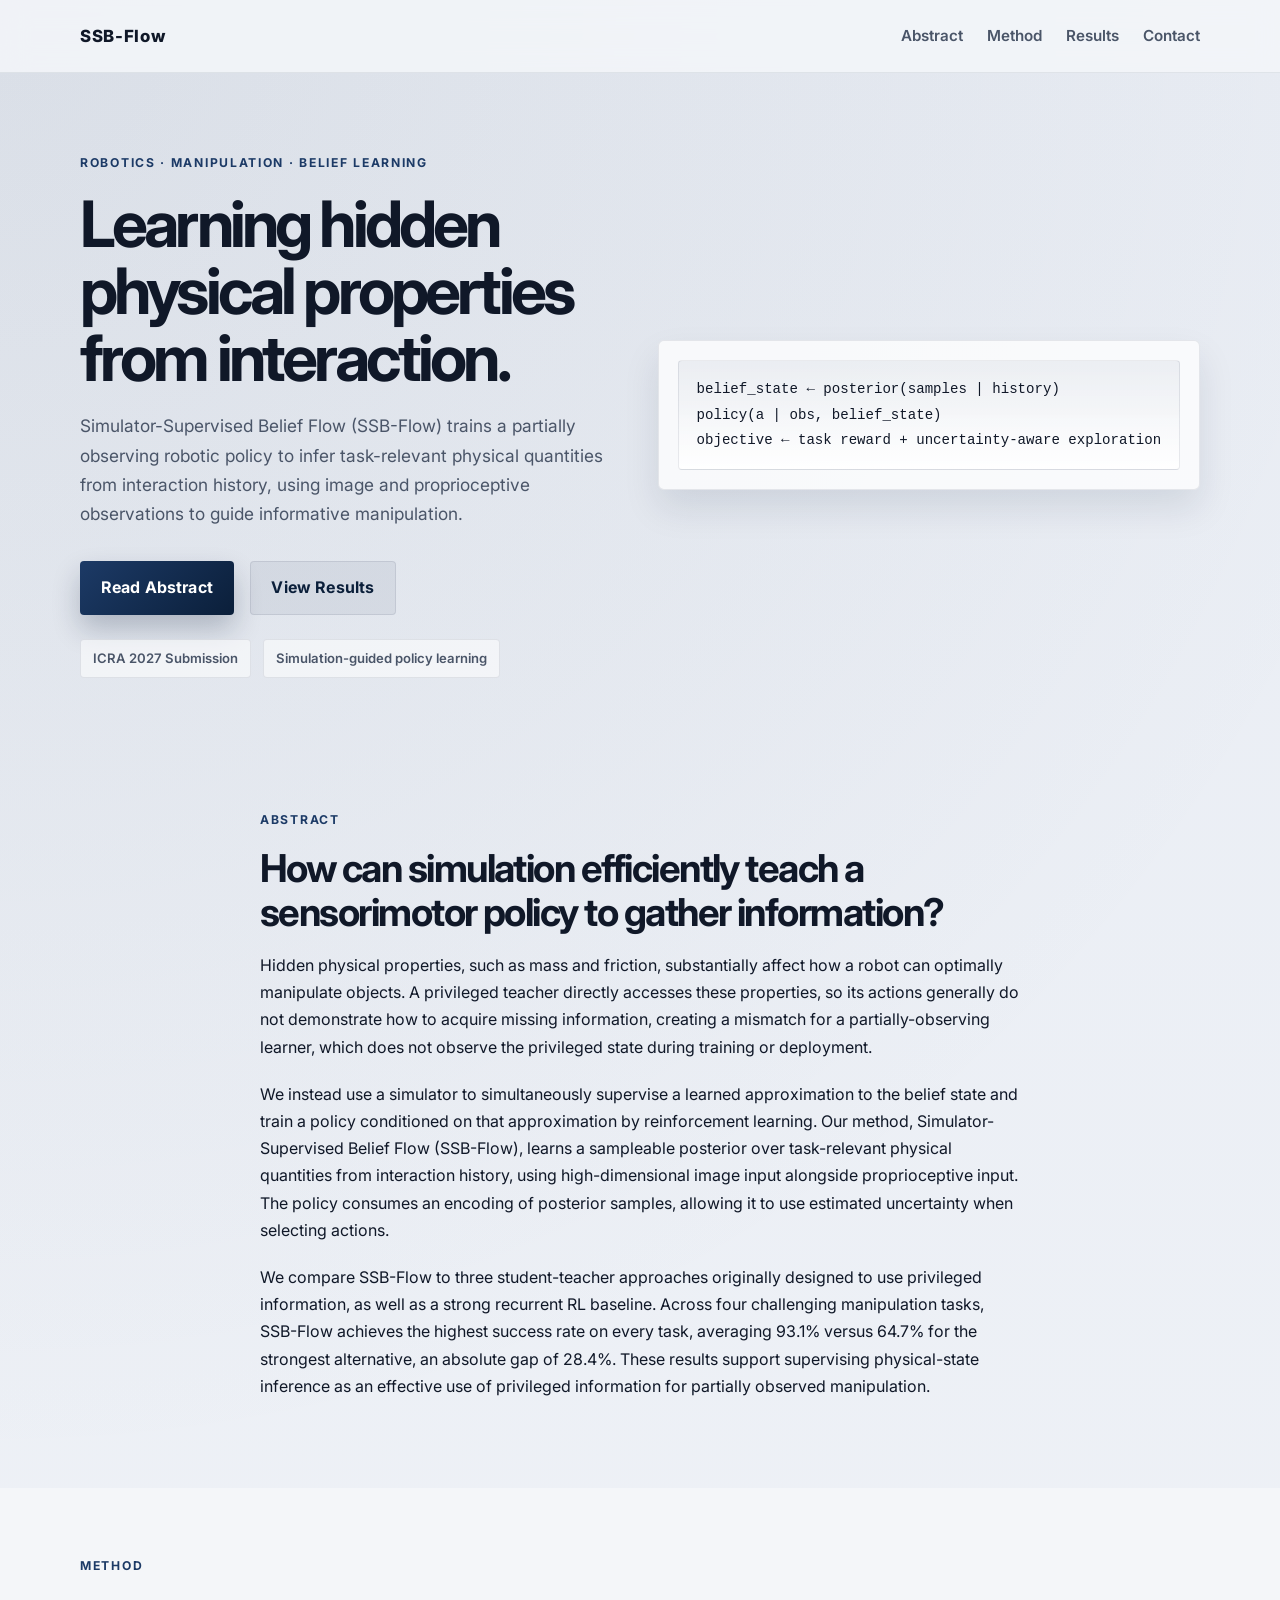
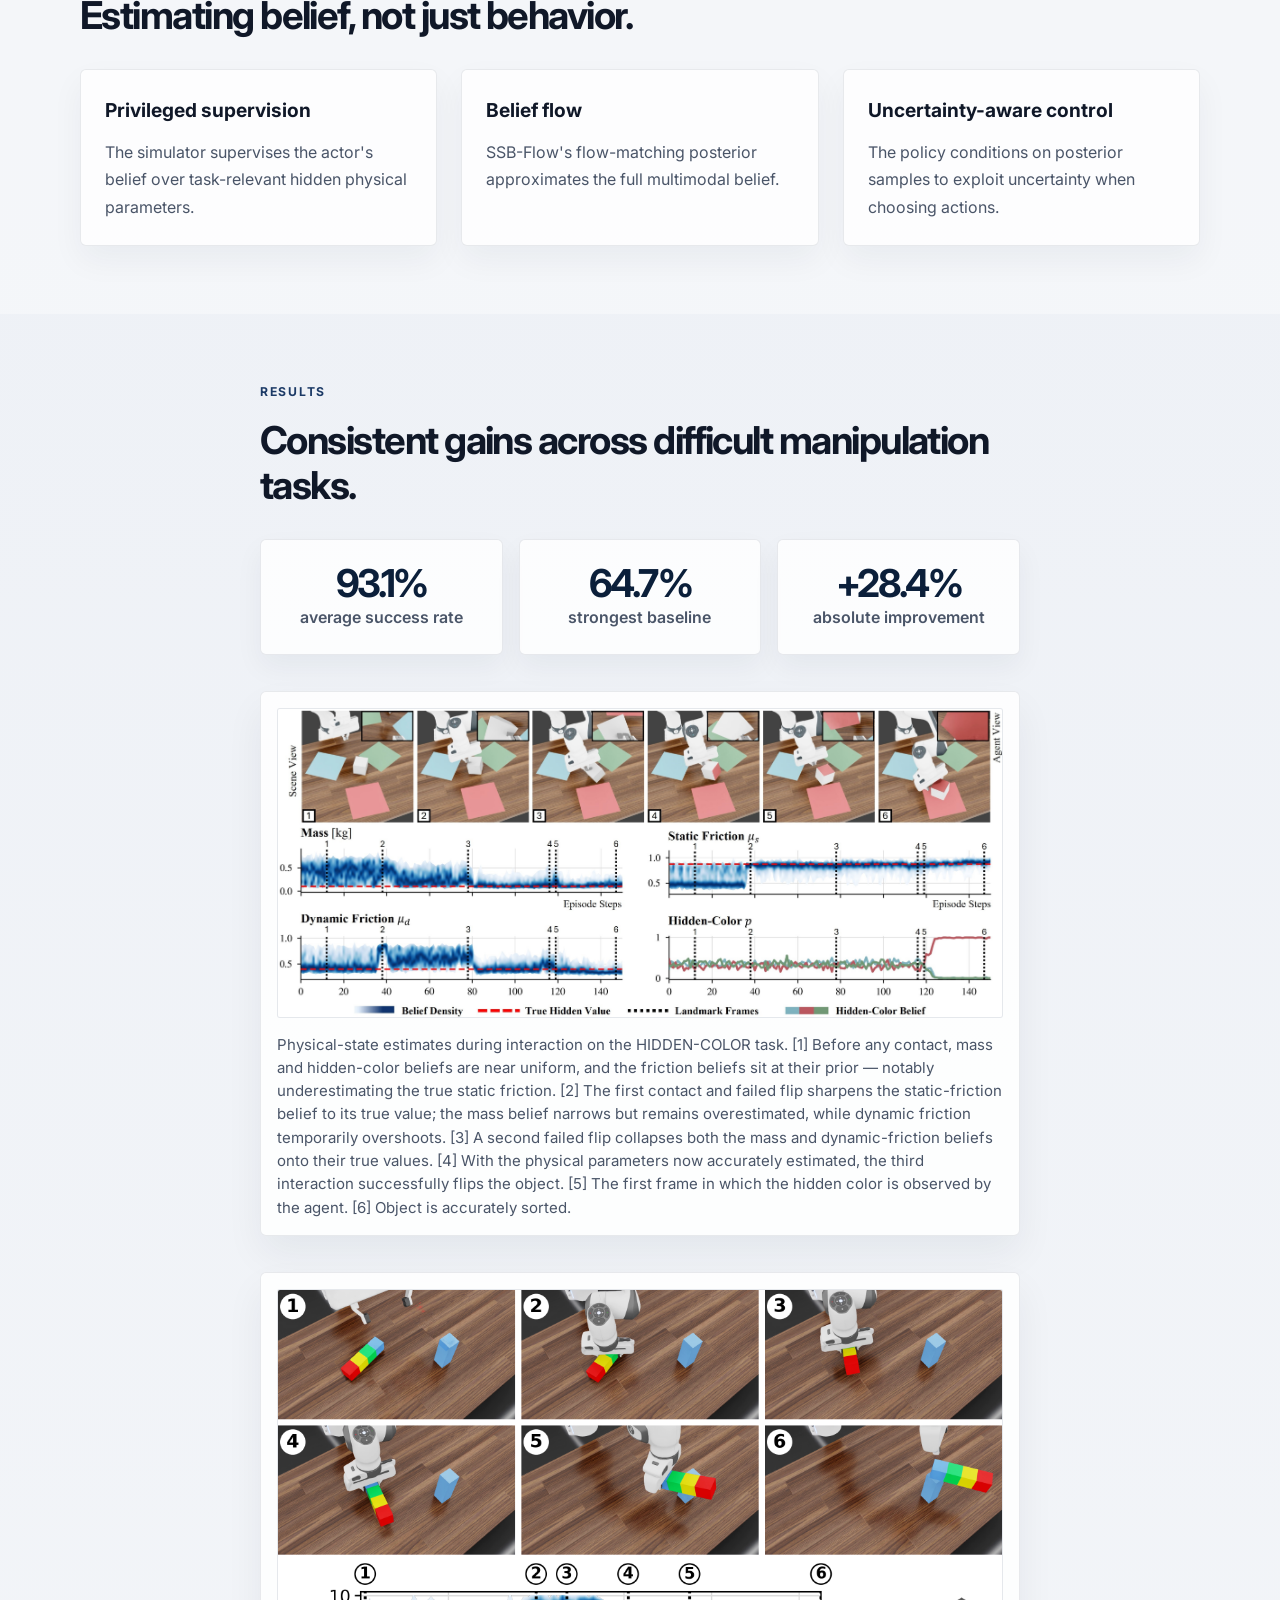
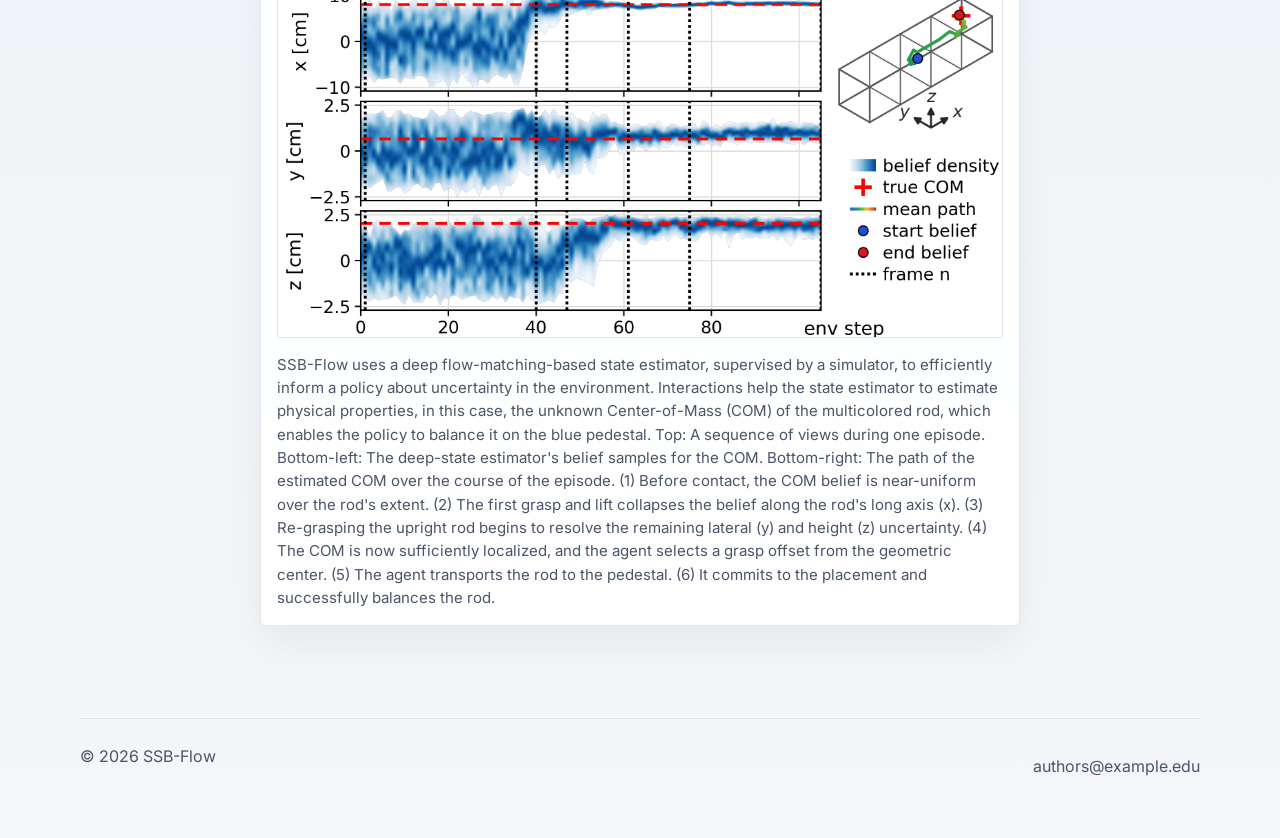
==== commit 283e551a: "Initial template" ====
--- a/docs/index.html
+++ b/docs/index.html
@@ -42,7 +42,7 @@
             <a class="button secondary" href="#results">View Results</a>
           </div>
           <div class="meta-row">
-            <span>ICRA-style paper website</span>
+            <span>ICRA 2027 Submission</span>
             <span>Simulation-guided policy learning</span>
           </div>
         </div>
@@ -91,17 +91,17 @@
         <div class="card-grid">
           <article class="card">
             <h3>Privileged supervision</h3>
-            <p>The simulator supplies task-relevant hidden states that the learner never directly observes at
-              deployment.</p>
+            <p>The simulator supervises the actor's belief over task-relevant hidden physical parameters.
+            </p>
           </article>
           <article class="card">
             <h3>Belief flow</h3>
-            <p>SSB-Flow approximates a posterior over physical quantities from image and proprioceptive interaction
-              history.</p>
+            <p>SSB-Flow's flow-matching posterior approximates the full multimodal belief.</p>
           </article>
           <article class="card">
             <h3>Uncertainty-aware control</h3>
-            <p>The policy conditions on posterior samples so it can exploit uncertainty when choosing informative
+            <p>The policy conditions on posterior samples to exploit uncertainty
+              when choosing
               actions.</p>
           </article>
         </div>
@@ -142,6 +142,23 @@
             accurately sorted.
           </figcaption>
         </figure>
+
+        <figure class="figure-panel">
+          <img src="balance_com_timeline.png"
+            alt="Timeline of a robot balancing a multicolored rod on a pedestal by estimating its center of mass." />
+          <figcaption>
+            SSB-Flow uses a deep flow-matching-based state estimator, supervised by a simulator, to efficiently inform
+            a policy about uncertainty in the environment. Interactions help the state estimator to estimate physical
+            properties, in this case, the unknown Center-of-Mass (COM) of the multicolored rod, which enables the
+            policy to balance it on the blue pedestal. Top: A sequence of views during one episode. Bottom-left: The
+            deep-state estimator's belief samples for the COM. Bottom-right: The path of the estimated COM over the
+            course of the episode. (1) Before contact, the COM belief is near-uniform over the rod's extent. (2) The
+            first grasp and lift collapses the belief along the rod's long axis (x). (3) Re-grasping the upright rod
+            begins to resolve the remaining lateral (y) and height (z) uncertainty. (4) The COM is now sufficiently
+            localized, and the agent selects a grasp offset from the geometric center. (5) The agent transports the
+            rod to the pedestal. (6) It commits to the placement and successfully balances the rod.
+          </figcaption>
+        </figure>
       </div>
     </section>
   </main>
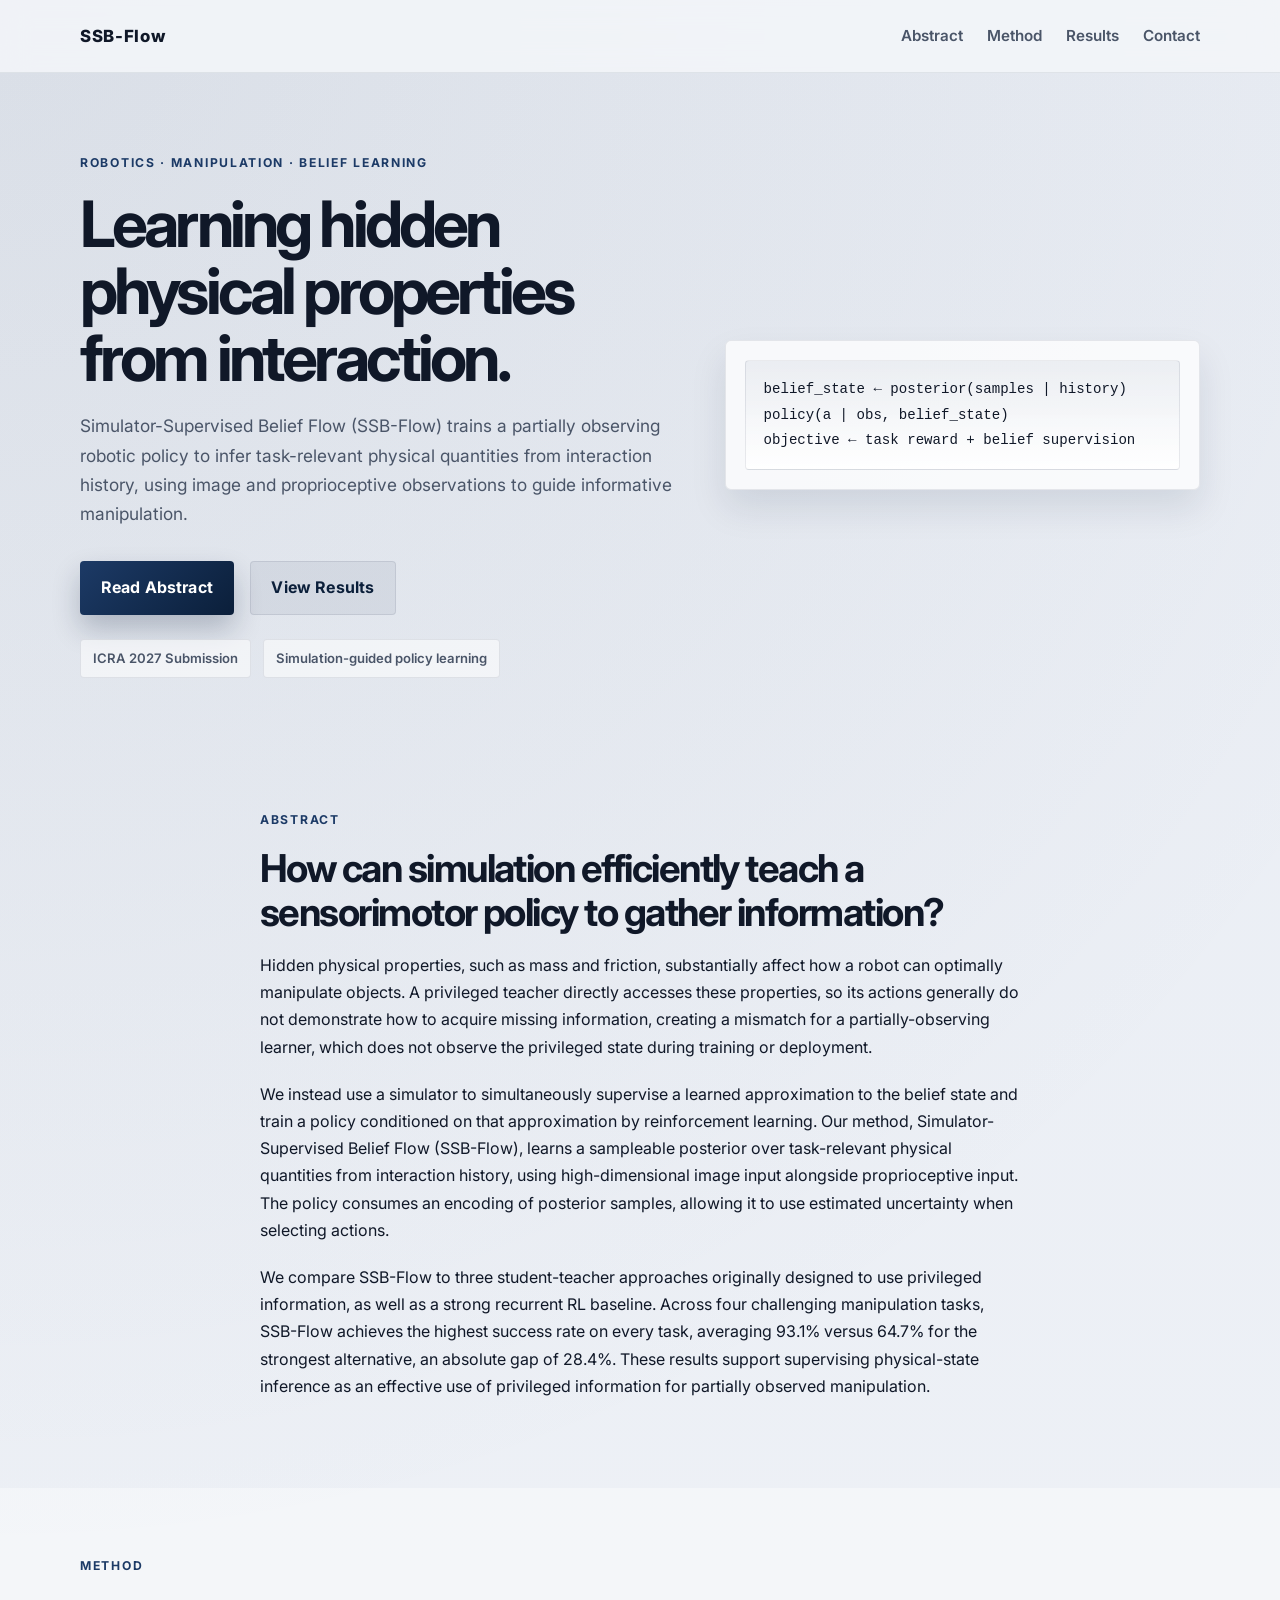
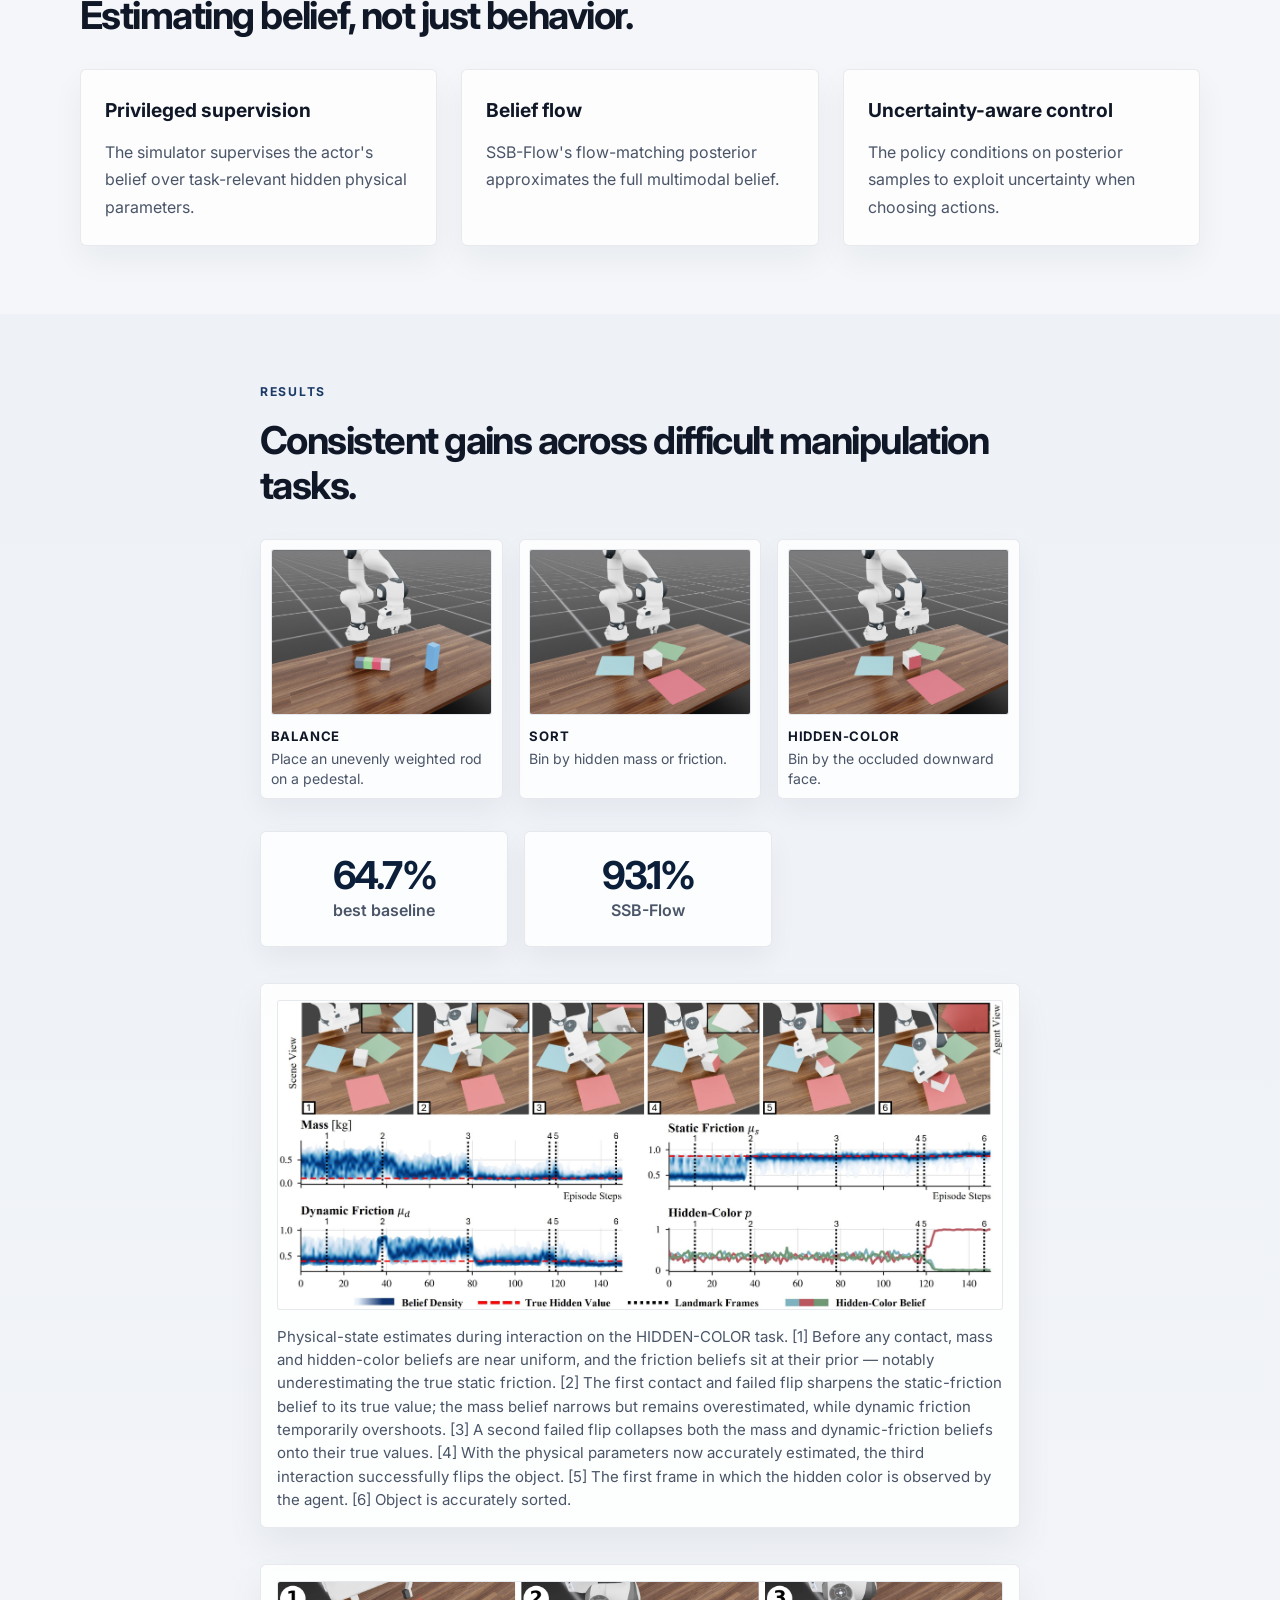
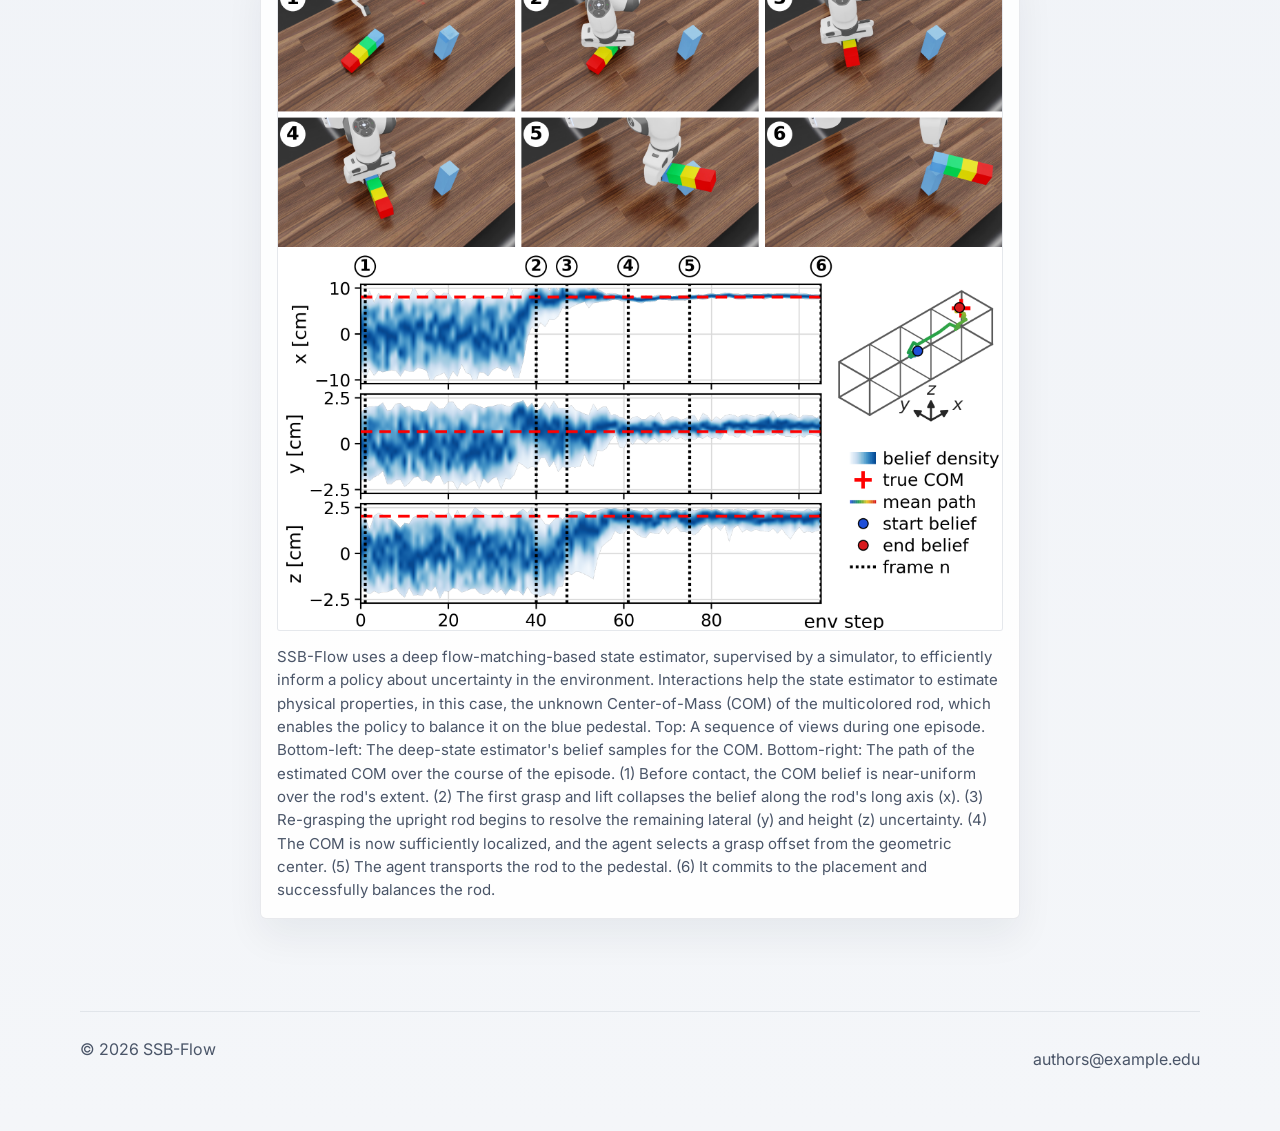
==== commit 2b814897: "Added tasks" ====
--- a/docs/index.html
+++ b/docs/index.html
@@ -51,7 +51,7 @@
           <div class="code-block">
             <pre><code>belief_state ← posterior(samples | history)
 policy(a | obs, belief_state)
-objective ← task reward + uncertainty-aware exploration</code></pre>
+objective ← task reward + belief supervision</code></pre>
           </div>
         </div>
       </div>
@@ -112,18 +112,31 @@
       <div class="container narrow">
         <div class="section-label">Results</div>
         <h2>Consistent gains across difficult manipulation tasks.</h2>
-        <div class="stats">
+        <div class="task-gallery">
+          <figure class="task-card">
+            <img src="balance_front_az30_no_horizon.jpg"
+              alt="BALANCE task: an unevenly weighted rod next to a pedestal." />
+            <figcaption><strong>BALANCE</strong>Place an unevenly weighted rod on a pedestal.</figcaption>
+          </figure>
+          <figure class="task-card">
+            <img src="sort_front_az30_no_horizon.jpg" alt="SORT task: a cube next to colored bins on a table." />
+            <figcaption><strong>SORT</strong>Bin by hidden mass or friction.</figcaption>
+          </figure>
+          <figure class="task-card">
+            <img src="hidden_color_face3_front_az30_no_horizon.jpg"
+              alt="HIDDEN-COLOR task: a cube with an occluded downward face next to colored bins." />
+            <figcaption><strong>HIDDEN-COLOR</strong>Bin by the occluded downward face.</figcaption>
+          </figure>
+        </div>
+
+        <div class="stats stats-duo">
+          <div class="stat-box">
+            <strong>64.7%</strong>
+            <span>best baseline</span>
+          </div>
           <div class="stat-box">
             <strong>93.1%</strong>
-            <span>average success rate</span>
-          </div>
-          <div class="stat-box">
-            <strong>64.7%</strong>
-            <span>strongest baseline</span>
-          </div>
-          <div class="stat-box">
-            <strong>+28.4%</strong>
-            <span>absolute improvement</span>
+            <span>SSB-Flow</span>
           </div>
         </div>
 
--- a/docs/styles.css
+++ b/docs/styles.css
@@ -229,11 +229,59 @@
   color: var(--muted);
 }
 
+.task-gallery {
+  display: grid;
+  grid-template-columns: repeat(3, minmax(0, 1fr));
+  gap: 1rem;
+  margin-top: 2rem;
+}
+
+.task-card {
+  margin: 0;
+  background: rgba(255, 255, 255, 0.8);
+  border: 1px solid var(--border);
+  border-radius: 6px;
+  padding: 0.6rem;
+  box-shadow: 0 12px 28px rgba(11, 31, 58, 0.05);
+}
+
+.task-card img {
+  display: block;
+  width: 100%;
+  aspect-ratio: 4 / 3;
+  object-fit: cover;
+  border-radius: 3px;
+  border: 1px solid rgba(11, 31, 58, 0.08);
+  background: #f8fafc;
+}
+
+.task-card figcaption {
+  margin-top: 0.7rem;
+  color: var(--muted);
+  font-size: 0.88rem;
+  line-height: 1.4;
+}
+
+.task-card figcaption strong {
+  display: block;
+  color: var(--text);
+  font-size: 0.82rem;
+  font-weight: 700;
+  letter-spacing: 0.06em;
+  text-transform: uppercase;
+  margin-bottom: 0.25rem;
+}
+
 .stats {
   display: grid;
   grid-template-columns: repeat(3, minmax(0, 1fr));
   gap: 1rem;
   margin-top: 2rem;
+}
+
+.stats-duo {
+  grid-template-columns: repeat(2, minmax(0, 1fr));
+  max-width: 32rem;
 }
 
 .stat-box {
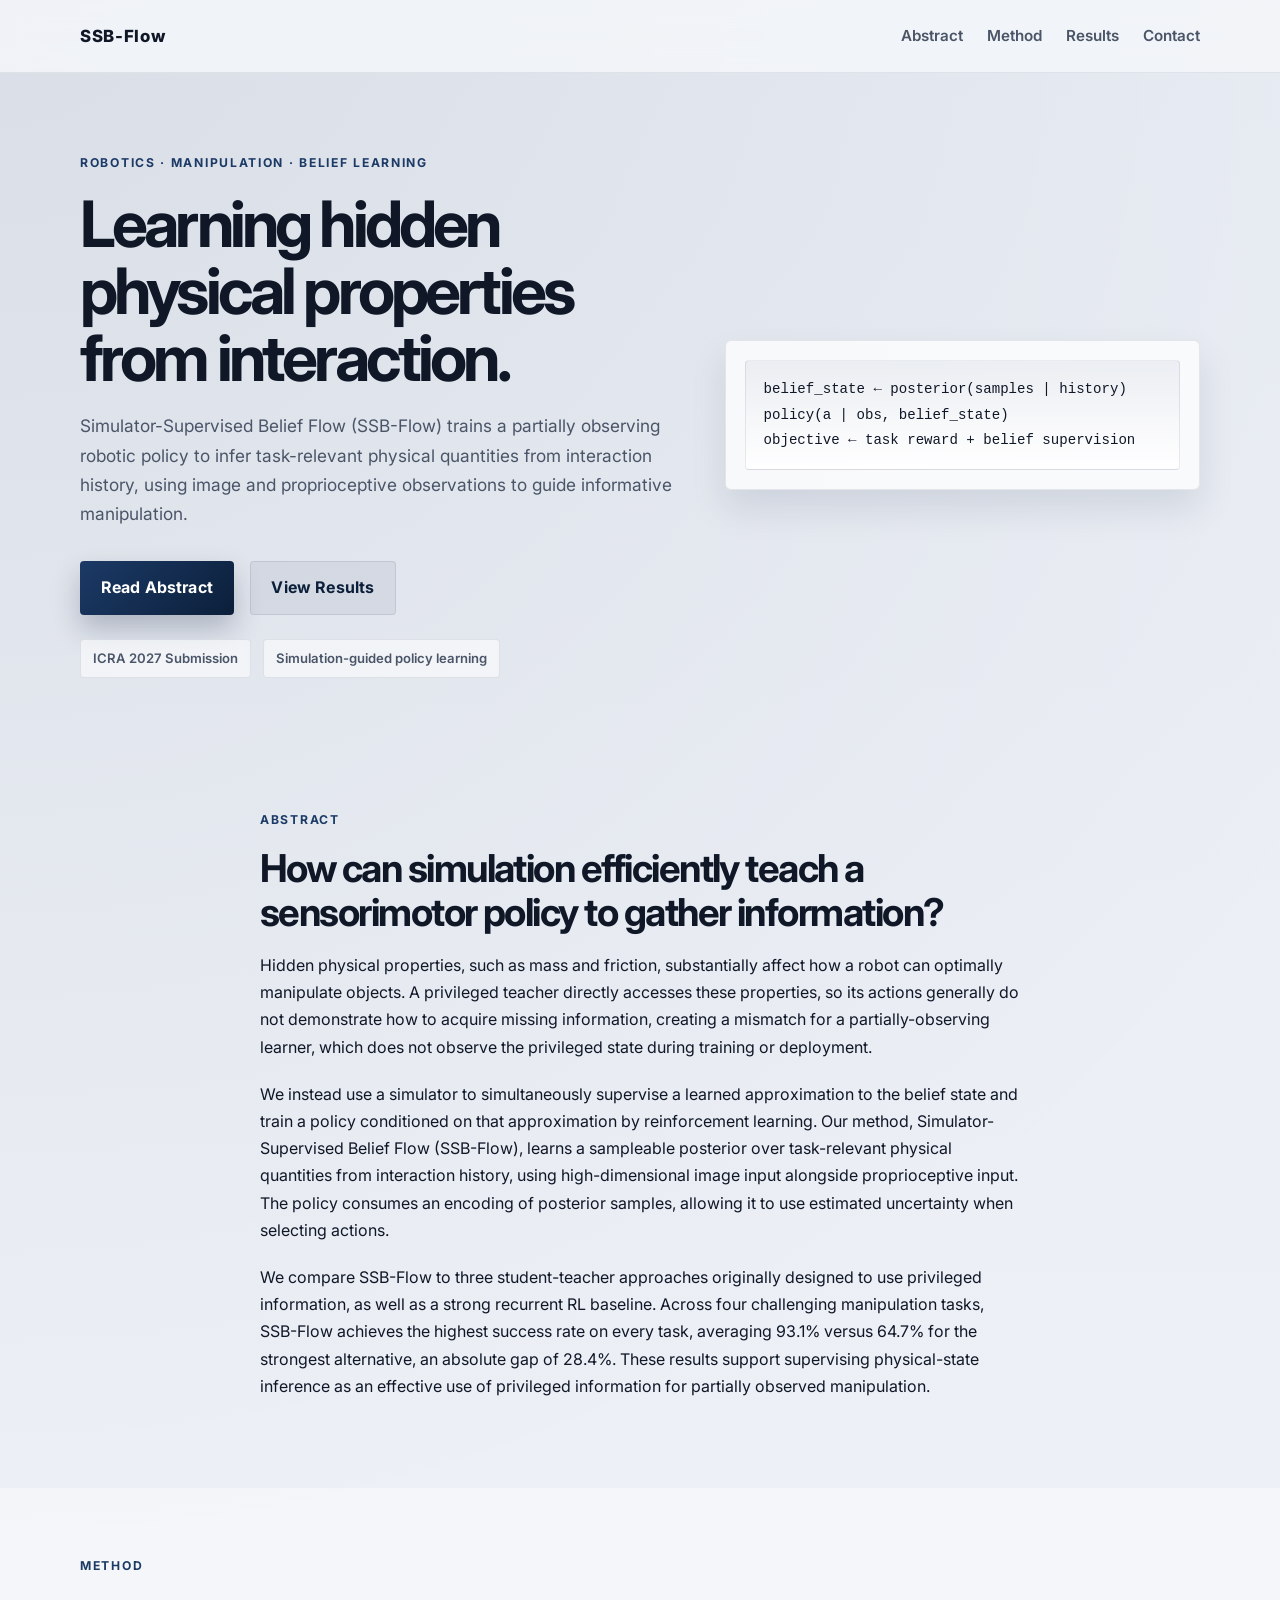
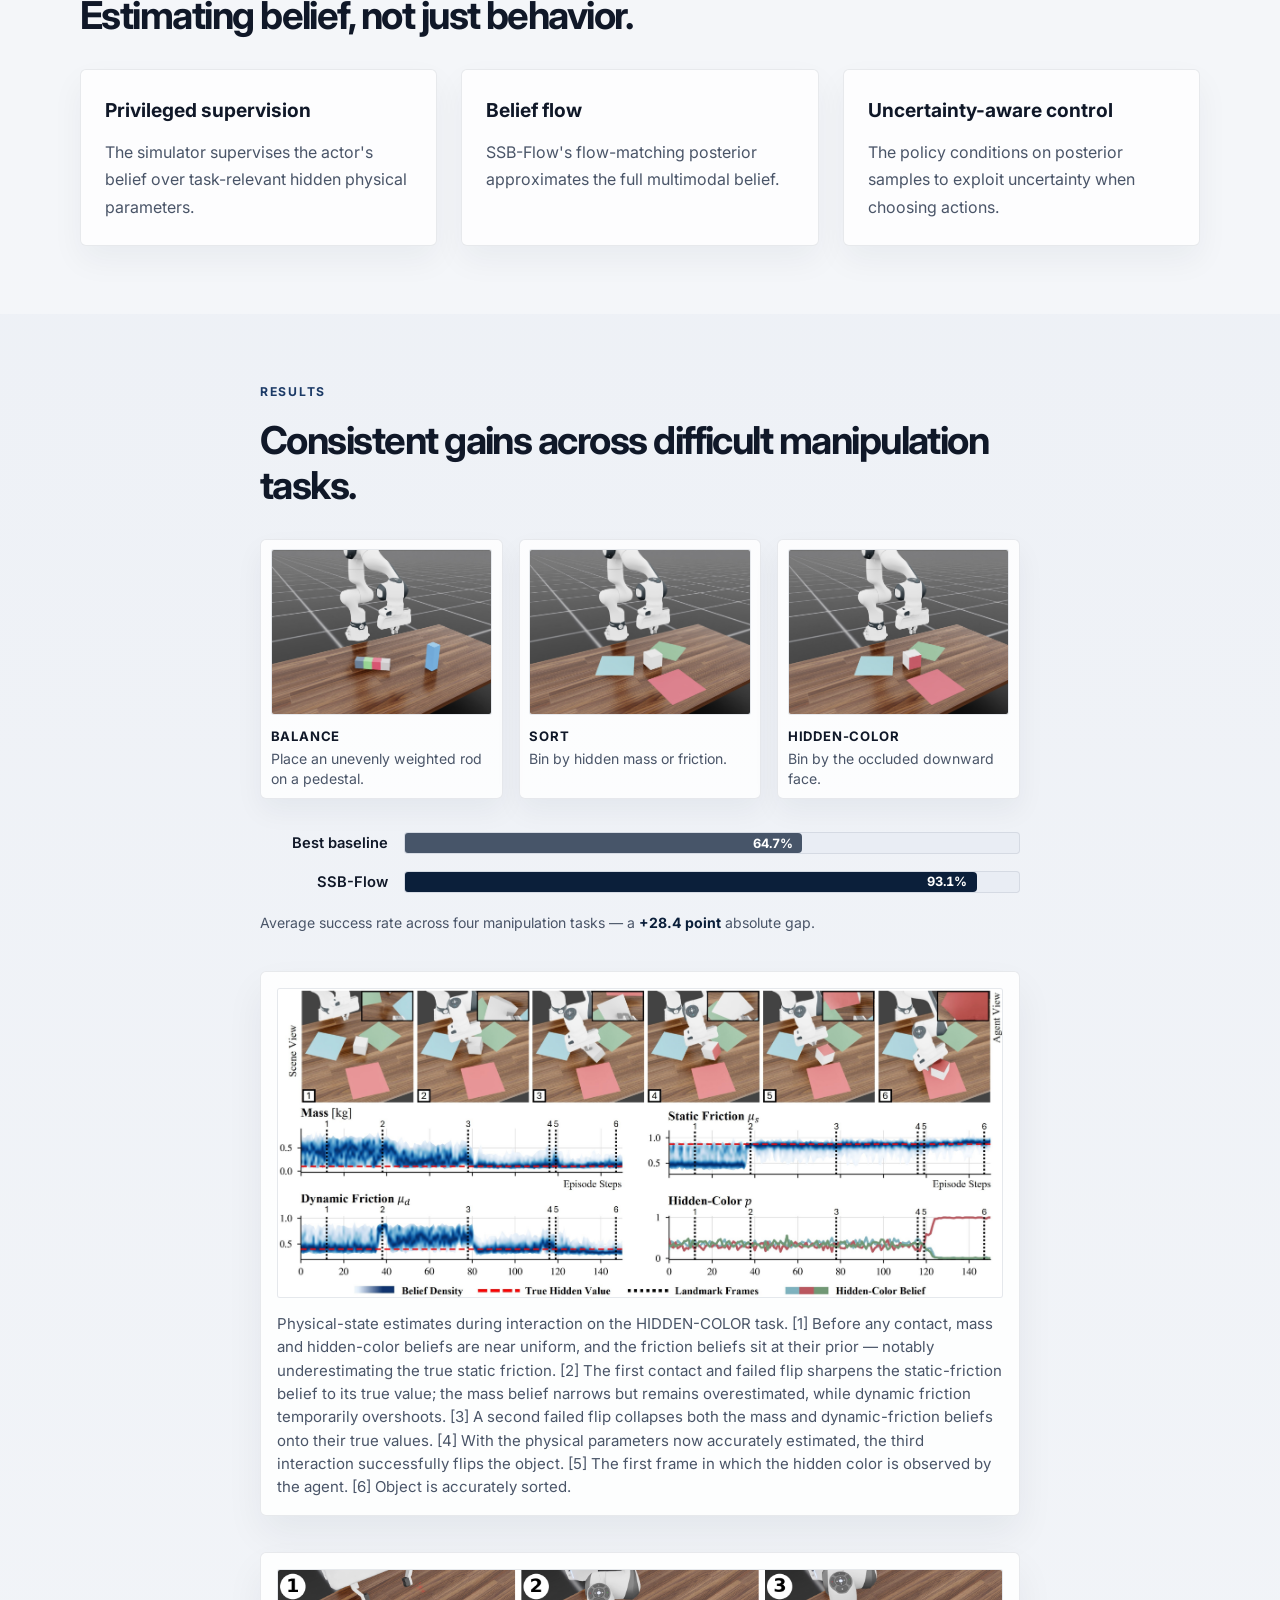
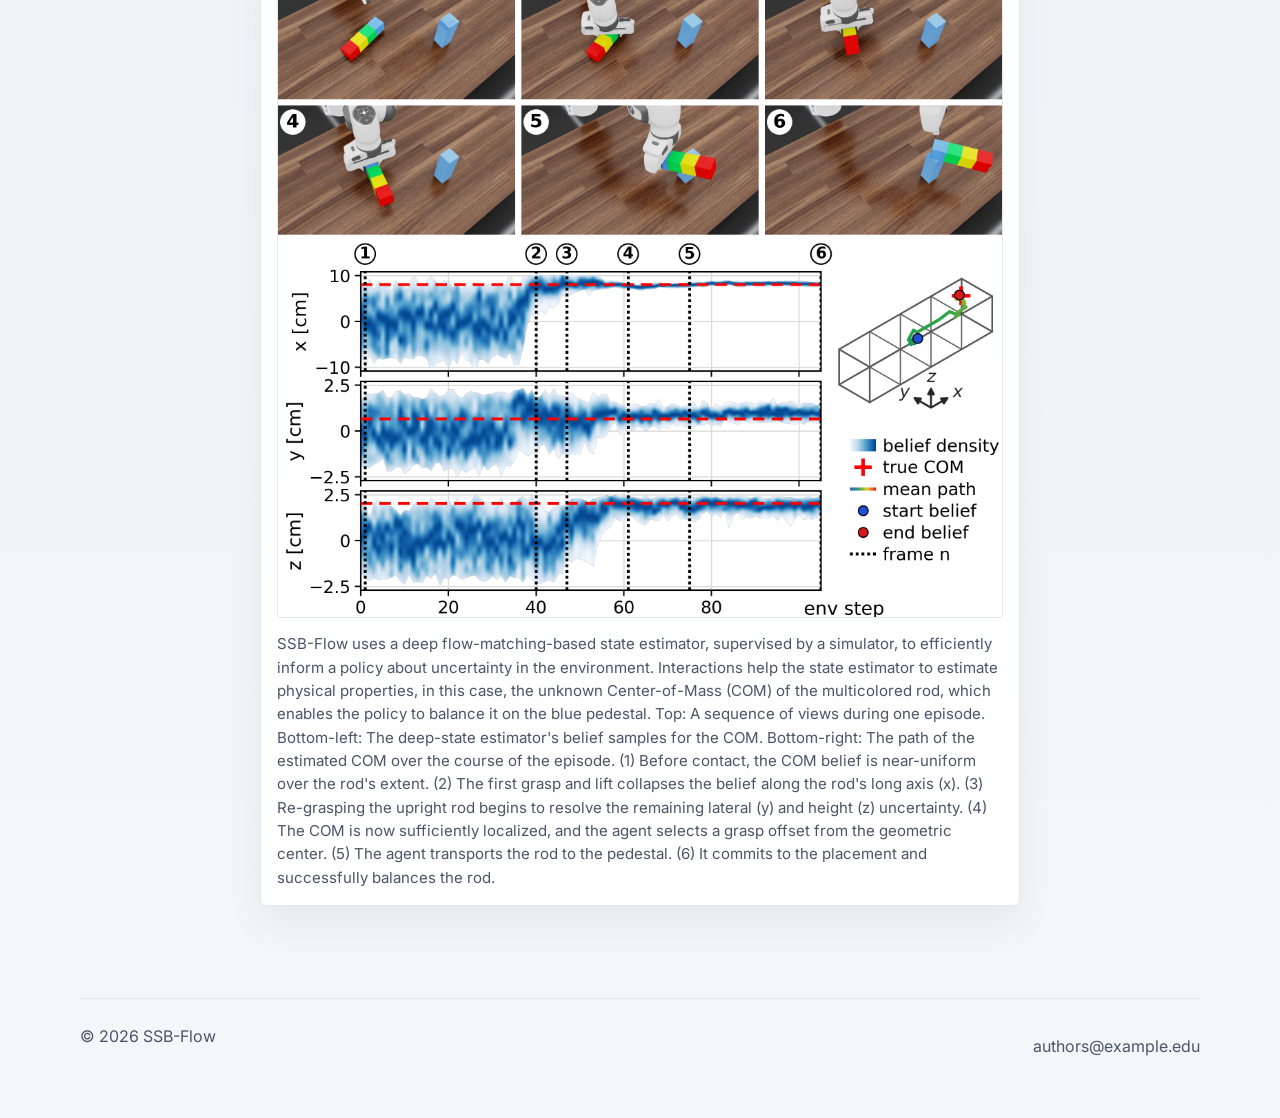
==== commit d666dffe: "Baseline" ====
--- a/docs/index.html
+++ b/docs/index.html
@@ -129,15 +129,26 @@
           </figure>
         </div>
 
-        <div class="stats stats-duo">
-          <div class="stat-box">
-            <strong>64.7%</strong>
-            <span>best baseline</span>
+        <div class="perf-chart" role="img"
+          aria-label="Average success rate: best baseline 64.7 percent, SSB-Flow 93.1 percent, an absolute gap of 28.4 points">
+          <div class="perf-row">
+            <span class="perf-label">Best baseline</span>
+            <div class="perf-track">
+              <div class="perf-fill baseline" style="width: 64.7%">
+                <span class="perf-value">64.7%</span>
+              </div>
+            </div>
           </div>
-          <div class="stat-box">
-            <strong>93.1%</strong>
-            <span>SSB-Flow</span>
+          <div class="perf-row">
+            <span class="perf-label">SSB-Flow</span>
+            <div class="perf-track">
+              <div class="perf-fill ours" style="width: 93.1%">
+                <span class="perf-value">93.1%</span>
+              </div>
+            </div>
           </div>
+          <p class="perf-note">Average success rate across four manipulation tasks — a <strong>+28.4 point</strong>
+            absolute gap.</p>
         </div>
 
         <figure class="figure-panel">
--- a/docs/styles.css
+++ b/docs/styles.css
@@ -272,38 +272,66 @@
   margin-bottom: 0.25rem;
 }
 
-.stats {
-  display: grid;
-  grid-template-columns: repeat(3, minmax(0, 1fr));
+.perf-chart {
+  margin-top: 2rem;
+}
+
+.perf-row {
+  display: flex;
+  align-items: center;
   gap: 1rem;
-  margin-top: 2rem;
-}
-
-.stats-duo {
-  grid-template-columns: repeat(2, minmax(0, 1fr));
-  max-width: 32rem;
-}
-
-.stat-box {
-  background: rgba(255, 255, 255, 0.8);
-  border: 1px solid var(--border);
-  border-radius: 6px;
-  padding: 1.4rem 1rem;
-  text-align: center;
-  box-shadow: 0 12px 28px rgba(11, 31, 58, 0.05);
-}
-
-.stat-box strong {
-  display: block;
-  font-size: clamp(1.9rem, 3vw, 2.8rem);
-  line-height: 1.1;
-  letter-spacing: -0.06em;
+  margin-bottom: 0.85rem;
+}
+
+.perf-label {
+  flex: 0 0 8rem;
+  text-align: right;
+  font-size: 0.92rem;
+  font-weight: 600;
+  color: var(--text);
+}
+
+.perf-track {
+  flex: 1;
+  height: 22px;
+  background: var(--bg-strong);
+  border: 1px solid var(--border);
+  border-radius: 4px;
+  overflow: hidden;
+}
+
+.perf-fill {
+  height: 100%;
+  display: flex;
+  align-items: center;
+  justify-content: flex-end;
+  padding-right: 0.6rem;
+  border-radius: 0 4px 4px 0;
+}
+
+.perf-fill.baseline {
+  background: #475569;
+}
+
+.perf-fill.ours {
+  background: var(--primary-strong);
+}
+
+.perf-value {
+  color: #ffffff;
+  font-size: 0.8rem;
+  font-weight: 700;
+  font-variant-numeric: tabular-nums;
+}
+
+.perf-note {
+  margin: 1rem 0 0;
+  color: var(--muted);
+  font-size: 0.88rem;
+}
+
+.perf-note strong {
   color: var(--primary-strong);
-}
-
-.stat-box span {
-  color: var(--muted);
-  font-weight: 600;
 }
 
 .figure-panel {
